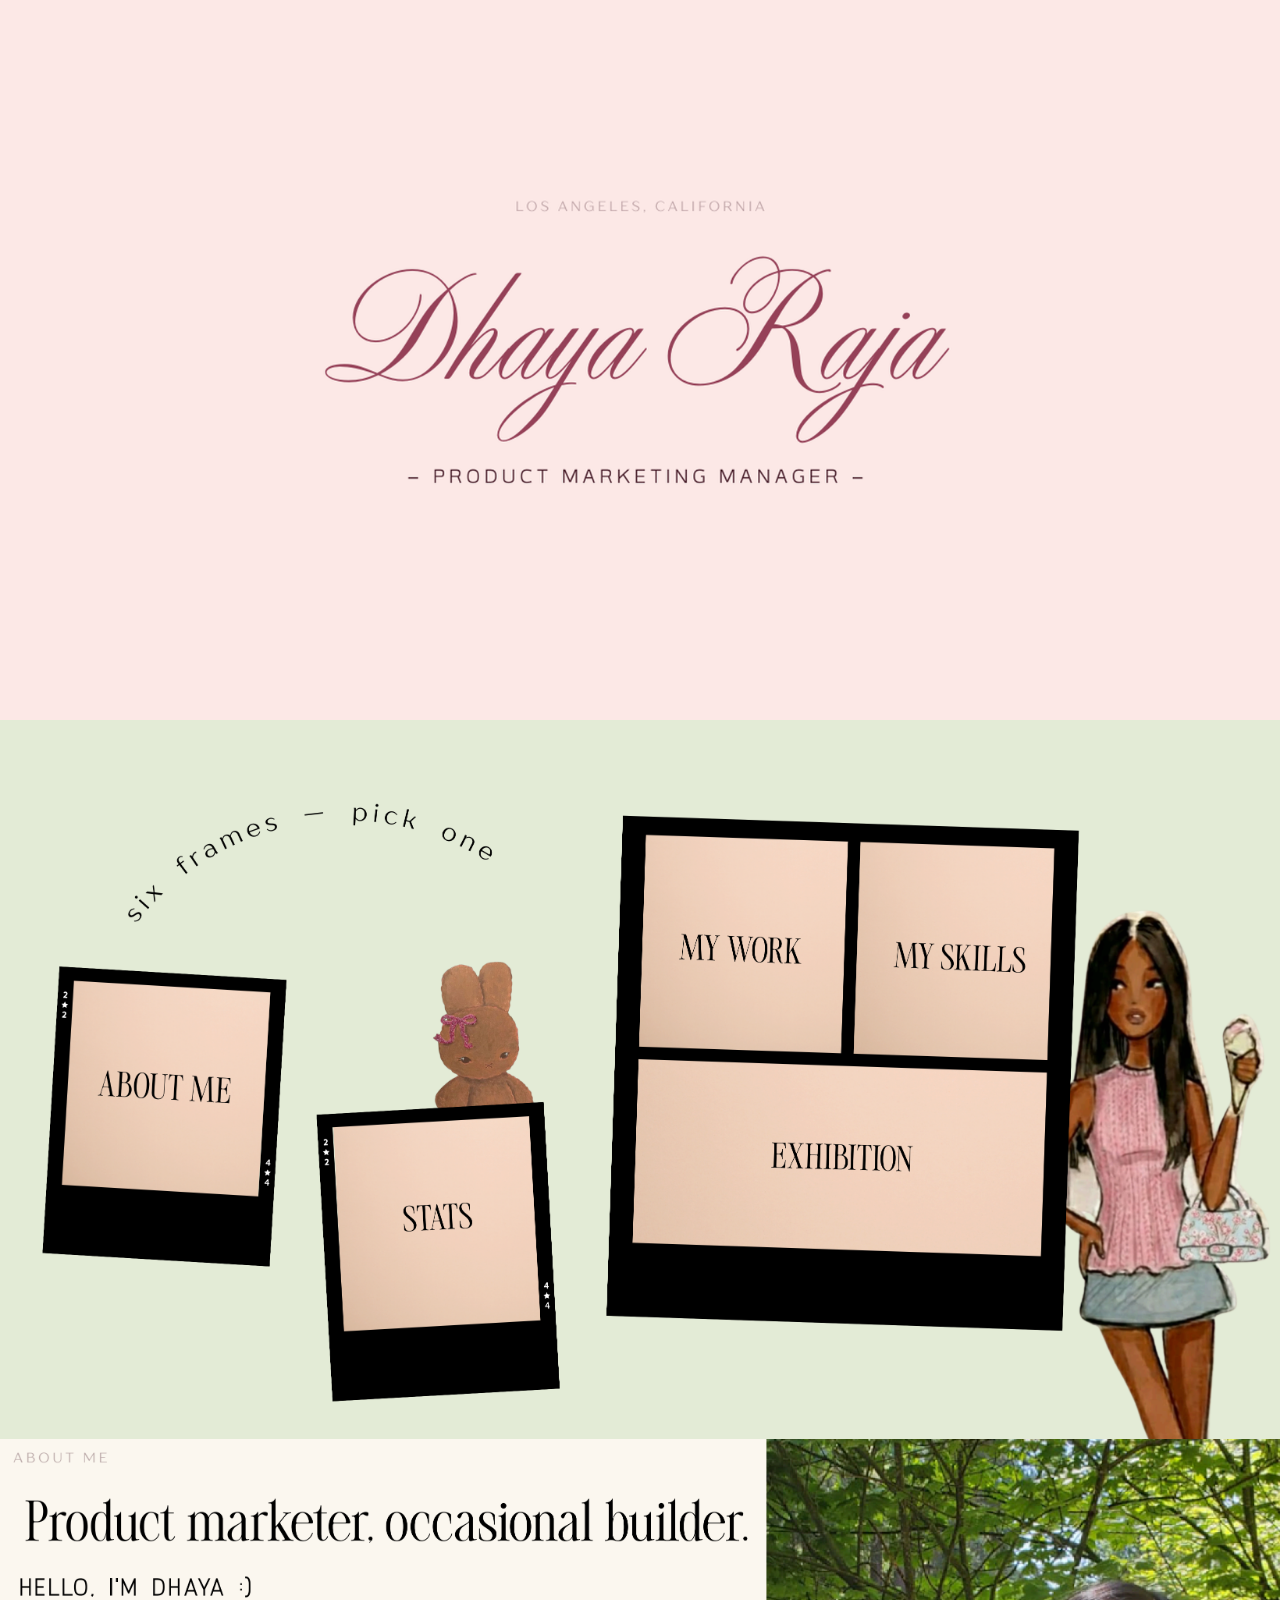
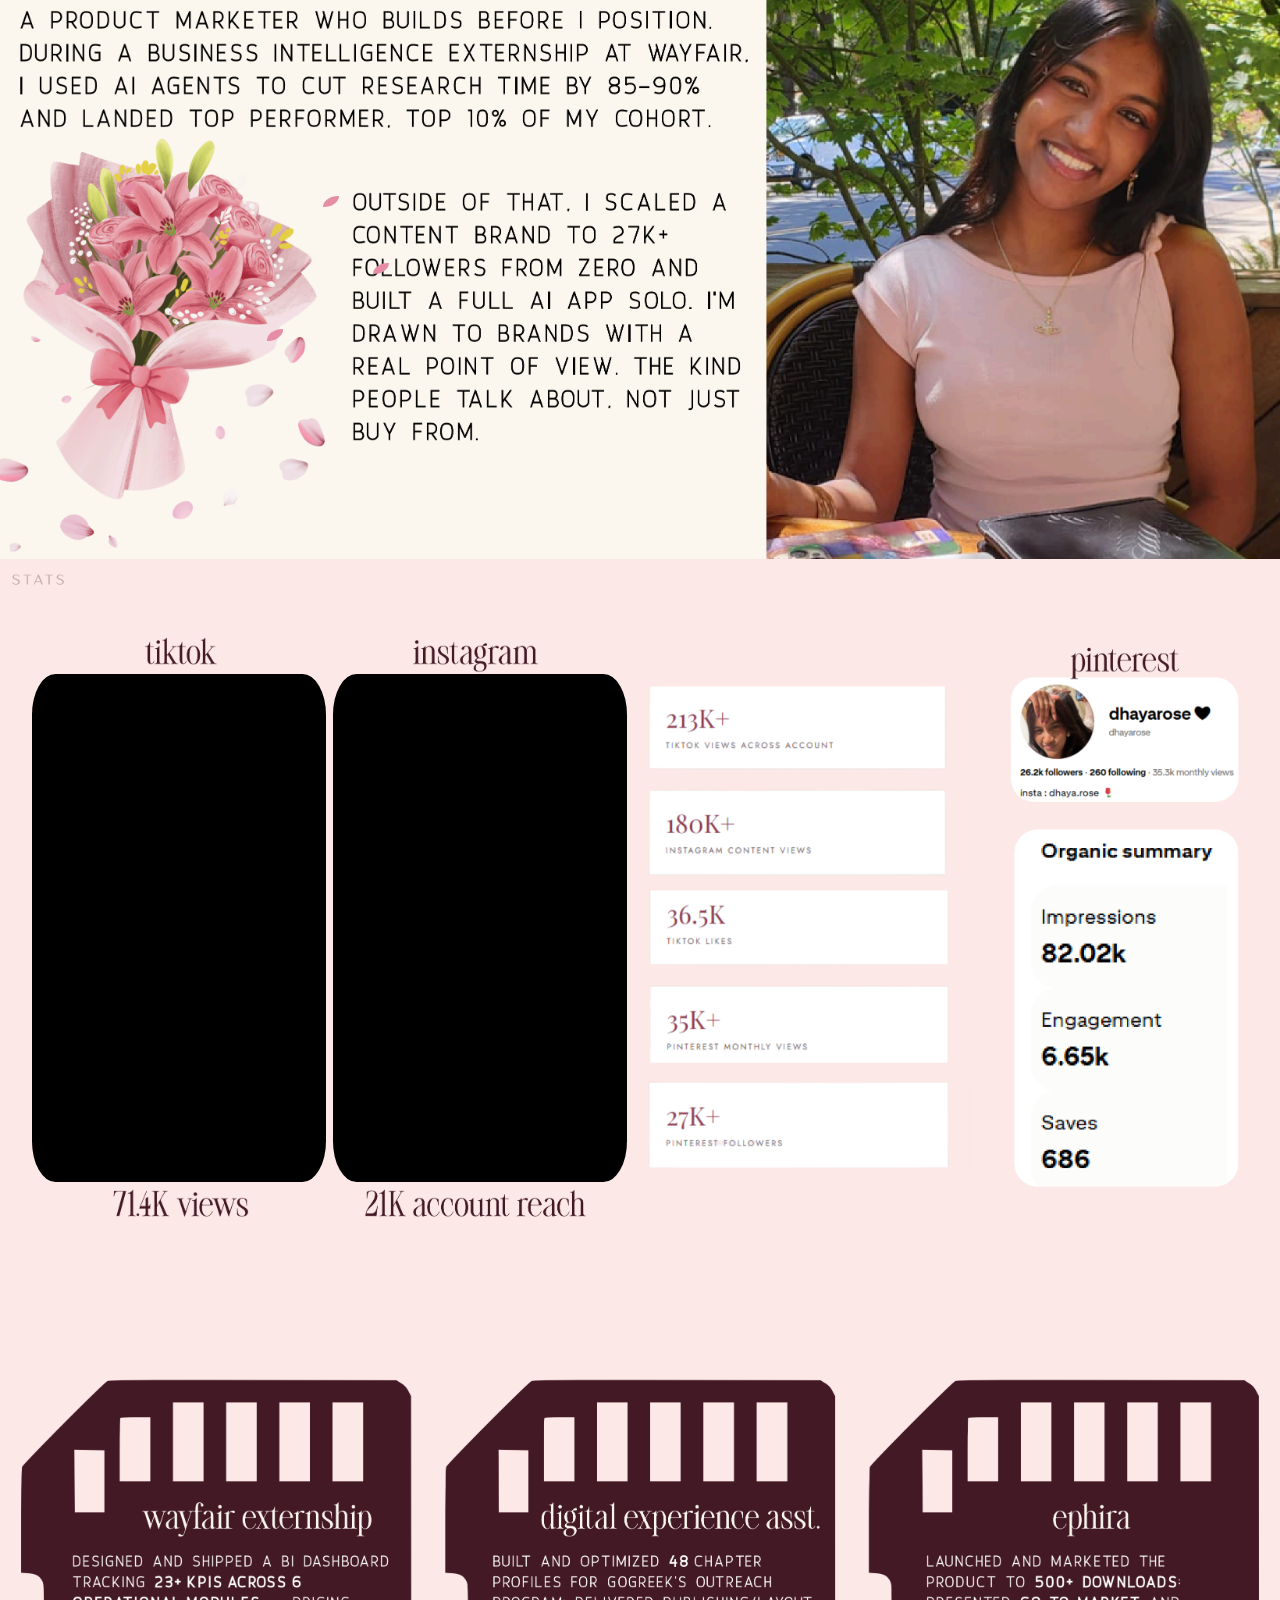
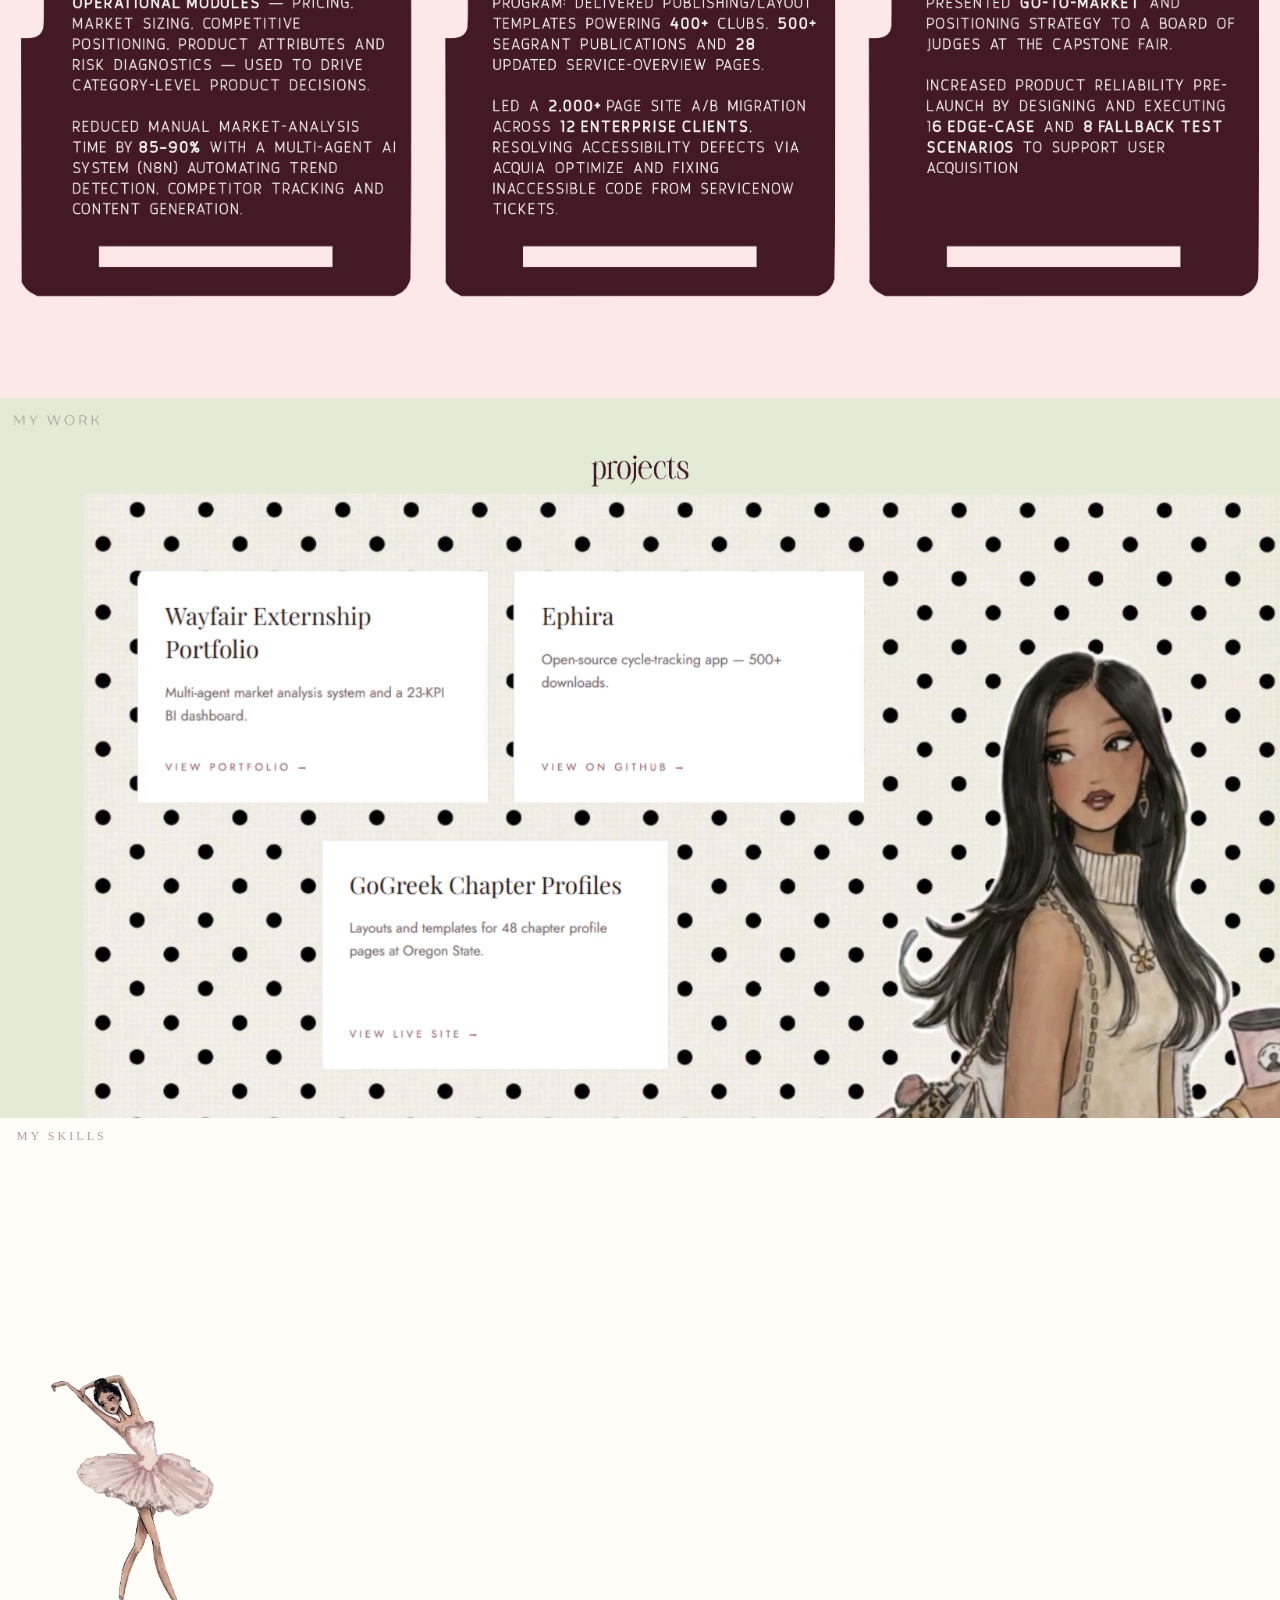
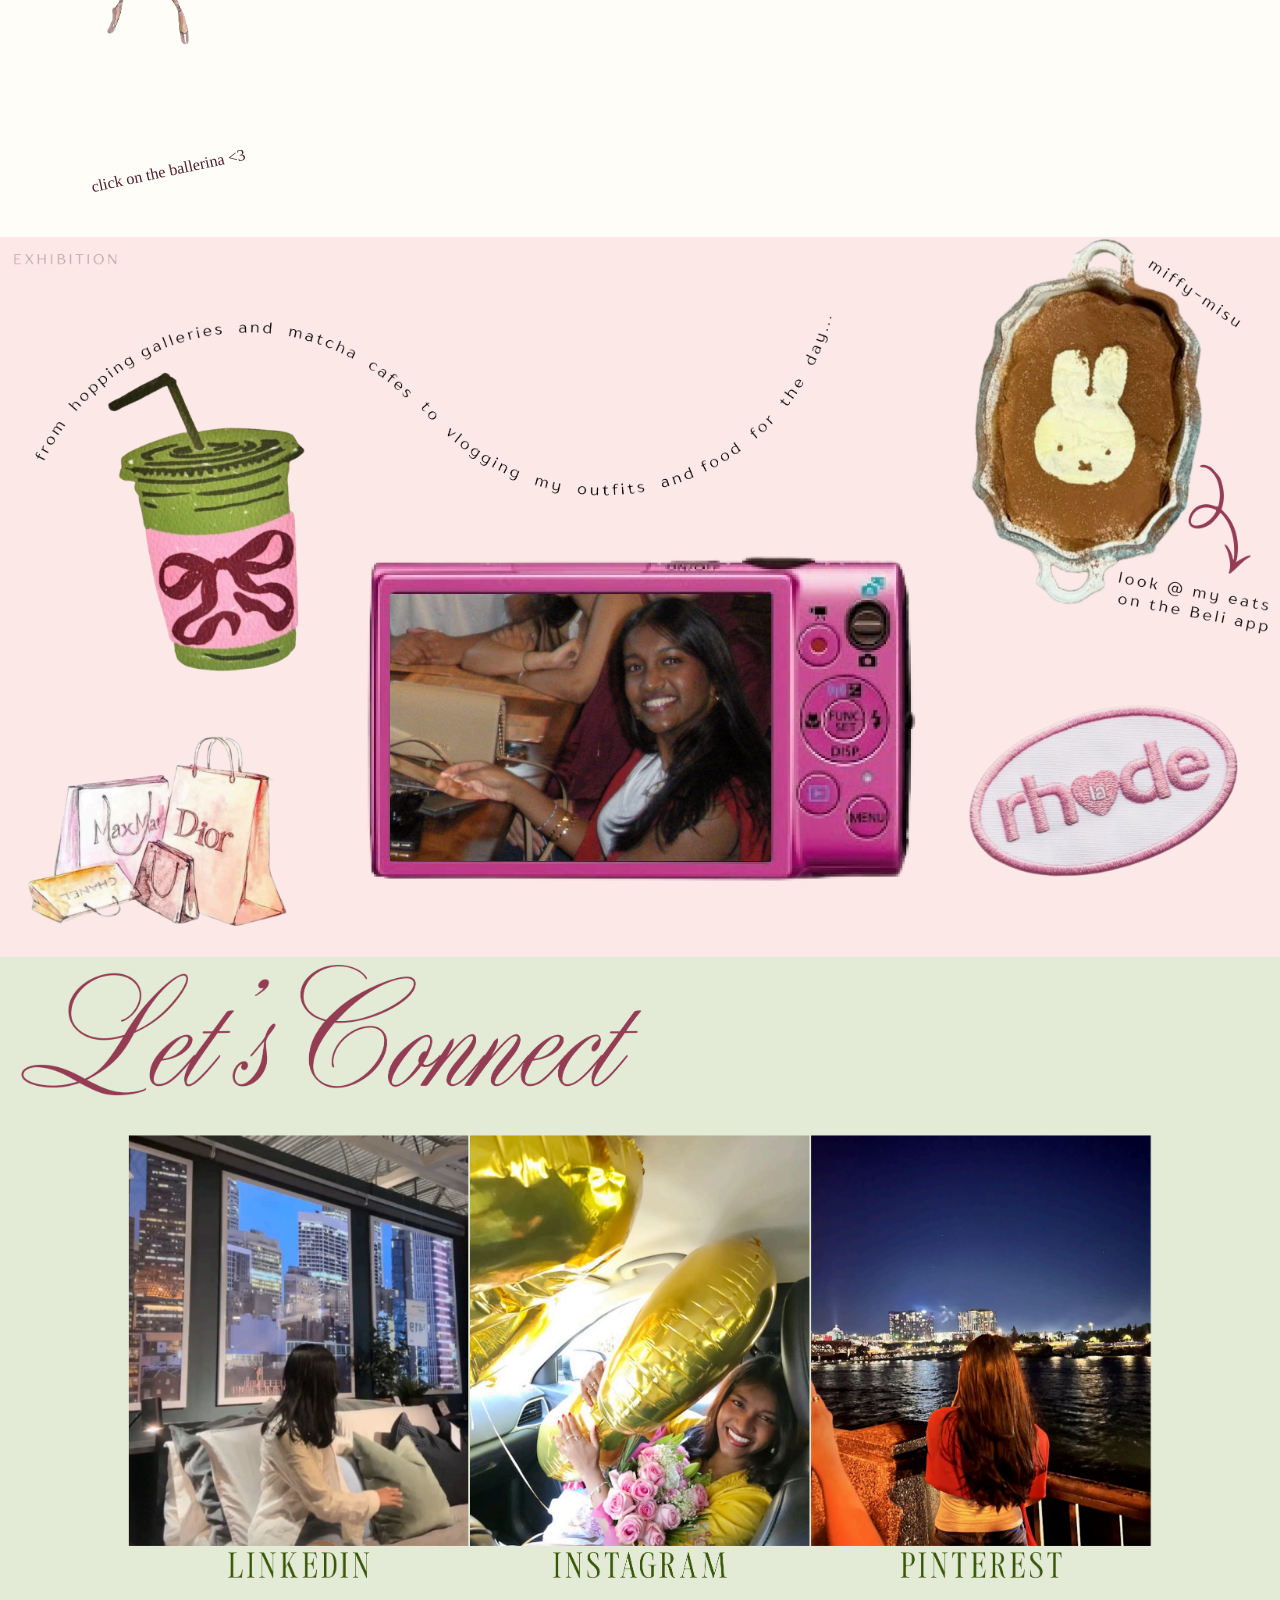
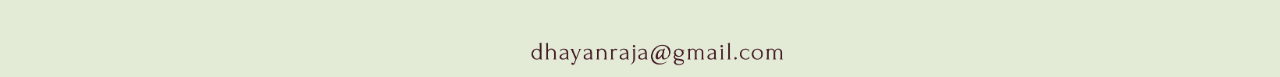
==== index.html @ 13cc90eb "Dhaya-Raja-PMM-Portfolio-v1" ====
<!doctype html>
<html lang="en">
<head><meta charset="UTF-8" /><meta name="viewport" content="width=device-width, initial-scale=1.0" /><meta name="description" content="Dhaya Raja - Product Marketing Manager portfolio" /><title>Dhaya Raja - Product Marketing Manager</title><link rel="stylesheet" href="styles.css?v=1785634211" /><noscript><style>.hero-title{opacity:1!important}.ducati{display:none!important}</style></noscript></head>
<body>
  <a class="skip-link" href="#menu">Skip intro</a>
  <header class="canvas hero" id="home"><img class="layout hero-title" src="assets/layouts/section-1.png" alt="Dhaya Raja - Product Marketing Manager" /><img class="ducati" src="assets/ducati.png" alt="Pink Ducati motorcycle" /></header>
  <main>
    <section class="canvas" id="menu"><img class="layout" src="assets/layouts/section-3.png" alt="Six frames - pick one" /><div class="hotspot portrait-frame" aria-hidden="true"></div><a class="hotspot about-link" href="#about" aria-label="Go to About Me"></a><a class="hotspot stats-link" href="#stats" aria-label="Go to Stats"></a><a class="hotspot work-link" href="#work" aria-label="Go to My Work"></a><a class="hotspot skills-link" href="#skills" aria-label="Go to My Skills"></a><a class="hotspot exhibition-link" href="#exhibition" aria-label="Go to Exhibition"></a></section>
    <section class="canvas" id="about"><img class="layout" src="assets/layouts/section-4.png" alt="About Dhaya" /><div class="petals" aria-hidden="true"><i></i><i></i><i></i><i></i><i></i><i></i></div></section>
    <section class="canvas" id="stats"><img class="layout" src="assets/layouts/section-5.png" alt="Social media stats" /><video class="phone-video tiktok" src="assets/tiktok.mp4" autoplay muted loop playsinline aria-label="TikTok video"></video><video class="phone-video instagram" src="assets/instagram.mp4" autoplay muted loop playsinline aria-label="Instagram video"></video></section>
    <section class="canvas" id="stats-detail"><img class="layout" src="assets/layouts/section-6.png" alt="Portfolio impact and experience" /></section>
    <section class="canvas" id="work"><img class="layout" src="assets/layouts/section-7.png" alt="Projects" /><a class="project-hit wayfair" href="https://drive.google.com/file/d/1k_ZqZpOIE4VIMr5yU6-FIsOCaXcCqNy5/view?usp=sharing" target="_blank" rel="noreferrer" aria-label="View Wayfair portfolio"></a><a class="project-hit ephira" href="https://github.com/adulbrich/ephira" target="_blank" rel="noreferrer" aria-label="View Ephira on GitHub"></a><a class="project-hit gogreek" href="https://gogreek.oregonstate.edu/chapter-profiles" target="_blank" rel="noreferrer" aria-label="View GoGreek Chapter Profiles"></a></section>
    <section class="canvas skills-canvas" id="skills"><p class="skills-label">My skills</p><div class="ballerina-stage"><img class="dancer active" src="assets/ballerina-1.png" alt="Ballerina" /><img class="dancer" src="assets/ballerina-2.png" alt="" /><img class="dancer" src="assets/ballerina-3.png" alt="" /><img class="dancer" src="assets/ballerina-2.png" alt="" /><img class="dancer" src="assets/ballerina-1.png" alt="" /></div><button class="ballerina-hit" type="button" aria-label="Play ballerina animation"><span>click on the ballerina &lt;3</span></button><img class="layout skill-toolkit" src="assets/layouts/section-9.png" alt="Product marketing management toolkit" /></section>
    <section class="canvas" id="exhibition"><img class="layout" src="assets/layouts/section-10.png" alt="Exhibition" /><div class="camera-screen" aria-label="Photo slideshow"><img class="slide active" src="assets/exhibition/slide-01.jpg" alt="Dhaya at dinner" /><img class="slide" src="assets/exhibition/slide-02.jpg" alt="Pink and green drinks" /><img class="slide" src="assets/exhibition/slide-03.jpg" alt="Iced matcha and beauty products" /><img class="slide" src="assets/exhibition/slide-04.jpeg" alt="Pink flower bouquet" /><img class="slide" src="assets/exhibition/slide-05.jpg" alt="Rhode beauty parcel" /><img class="slide" src="assets/exhibition/slide-06.jpg" alt="Dhaya relaxing outdoors" /><img class="slide" src="assets/exhibition/slide-07.jpg" alt="Dhaya with friends" /><img class="slide" src="assets/exhibition/slide-08.jpg" alt="Graduation celebration" /><img class="slide" src="assets/exhibition/slide-09.jpg" alt="Friends walking through a garden" /><img class="slide" src="assets/exhibition/slide-10.jpg" alt="Tulip field" /><img class="slide" src="assets/exhibition/slide-11.jpg" alt="Matcha and dessert table" /><img class="slide" src="assets/exhibition/slide-12.jpg" alt="Dhaya at an outdoor market" /></div></section>
  </main>
  <footer class="canvas" id="contact"><img class="layout" src="assets/layouts/section-11.png" alt="Let's Connect" /><a class="social-hit linkedin" href="https://www.linkedin.com/in/dhaya-raja/" target="_blank" rel="noreferrer" aria-label="Dhaya on LinkedIn"></a><a class="social-hit instagram-link" href="https://www.instagram.com/dhaya.rose" target="_blank" rel="noreferrer" aria-label="Dhaya on Instagram"></a><a class="social-hit pinterest" href="https://www.pinterest.com/dhayarose/" target="_blank" rel="noreferrer" aria-label="Dhaya on Pinterest"></a></footer>
  <script src="script.js?v=1785634211"></script>
</body>
</html>
---- styles.css ----
:root{--blush:#fce8e5}*{box-sizing:border-box}html{scroll-behavior:smooth}body{margin:0;background:var(--blush);overflow-x:hidden}.canvas{width:100%;aspect-ratio:1024.5/576;position:relative;overflow:hidden}.layout{display:block;width:100%;height:100%;object-fit:cover}.skip-link{position:absolute;left:-999px;z-index:20}.skip-link:focus{left:12px;top:12px;background:#fff;padding:10px}.hero{background:var(--blush)}.hero-title{opacity:0;z-index:3}.ducati{position:absolute;z-index:2;width:82%;left:9%;top:10%}.ducati.gone{display:none}.hotspot,.project-hit,.social-hit{position:absolute;display:block;border:0;outline:none;background:transparent}.portrait-frame{left:4%;top:2%;width:26%;height:31%;transition:background-color .25s ease}.portrait-frame:hover,.portrait-frame:focus-visible{background-color:rgba(30,20,15,.22)}.about-link{left:4%;top:35%;width:27%;height:39%;transform:rotate(3deg)}.stats-link{left:26%;top:55%;width:22%;height:40%;transform:rotate(-3deg)}.work-link{left:48.7%;top:16%;width:17%;height:27%}.skills-link{left:66%;top:16%;width:17%;height:27%}.exhibition-link{left:49%;top:46%;width:35%;height:32%}.petals{position:absolute;left:0;bottom:0;width:36%;height:58%;pointer-events:none}.petals i{position:absolute;width:1.25vw;height:.9vw;background:#e68da6;border-radius:100% 0 100% 0;animation:petal 4.4s linear infinite}.petals i:nth-child(1){left:26%;top:10%}.petals i:nth-child(2){left:45%;top:30%;animation-delay:.8s}.petals i:nth-child(3){left:70%;top:13%;animation-delay:1.5s}.petals i:nth-child(4){left:58%;top:45%;animation-delay:2.1s}.petals i:nth-child(5){left:12%;top:34%;animation-delay:2.7s}.petals i:nth-child(6){left:81%;top:29%;animation-delay:3.2s}.phone-video{position:absolute;z-index:2;top:16%;width:23%;height:70.6%;object-fit:cover;border-radius:8%;background:#000}.tiktok{left:2.5%}.instagram{left:26%}.wayfair{left:10.5%;top:25%;width:27.5%;height:31%}.ephira{left:40.5%;top:25%;width:27.5%;height:31%}.gogreek{left:25%;top:61%;width:27.5%;height:31%}.skills-canvas{background:#fffdf8}.skills-label{position:absolute;z-index:2;top:1.5%;left:1.3%;margin:0;color:#bd999d;text-transform:uppercase;font:.945vw Georgia,serif;letter-spacing:.25em}.ballerina-stage{position:absolute;z-index:2;left:1%;top:16%;height:76%;width:20%;pointer-events:none}.dancer{display:none;width:100%;height:100%;object-fit:contain}.dancer.active{display:block}.ballerina-hit{position:absolute;z-index:3;left:1%;top:16%;width:20%;height:76%;border:0;background:transparent;cursor:pointer}.ballerina-hit span{position:absolute;left:30%;bottom:0;white-space:nowrap;font:1.26vw Georgia,serif;transform:rotate(-12deg);color:#512032}.ballerina-hit:focus-visible{outline:none}.skill-toolkit{position:absolute;inset:0;opacity:0;transition:opacity 1s ease}.skills-canvas.played .ballerina-stage{opacity:0;transition:opacity .3s}.skills-canvas.played .skill-toolkit{opacity:1}.skills-canvas.played .ballerina-hit{display:none}.skills-canvas.played .skills-label{display:none}.camera-screen{position:absolute;z-index:2;left:30.5%;top:49.6%;width:29.7%;height:37.1%;overflow:hidden;background:#000}.slide{position:absolute;inset:0;width:100%;height:100%;object-fit:cover;opacity:0;transition:opacity .7s}.slide.active{opacity:1}.linkedin{left:10.1%;top:24.9%;width:26.5%;height:52.4%}.instagram-link{left:36.7%;top:24.9%;width:26.5%;height:52.4%}.pinterest{left:63.4%;top:24.9%;width:26.5%;height:52.4%}@keyframes petal{0%{opacity:0;transform:translate(0,0) rotate(0)}15%{opacity:1}100%{opacity:0;transform:translate(9vw,29vw) rotate(380deg)}}@media(max-width:720px){.canvas{width:900px;max-width:none;left:50%;transform:translateX(-50%)}.hero{height:506px}.petals i{width:11px;height:8px}.ballerina-hit span{font-size:11.7px}}@media(prefers-reduced-motion:reduce){*,*::before,*::after{animation-duration:.01ms!important;animation-iteration-count:1!important;scroll-behavior:auto!important}.ducati{display:none}.hero-title{opacity:1}.ballerina-stage{display:none}.skill-toolkit{opacity:1}}
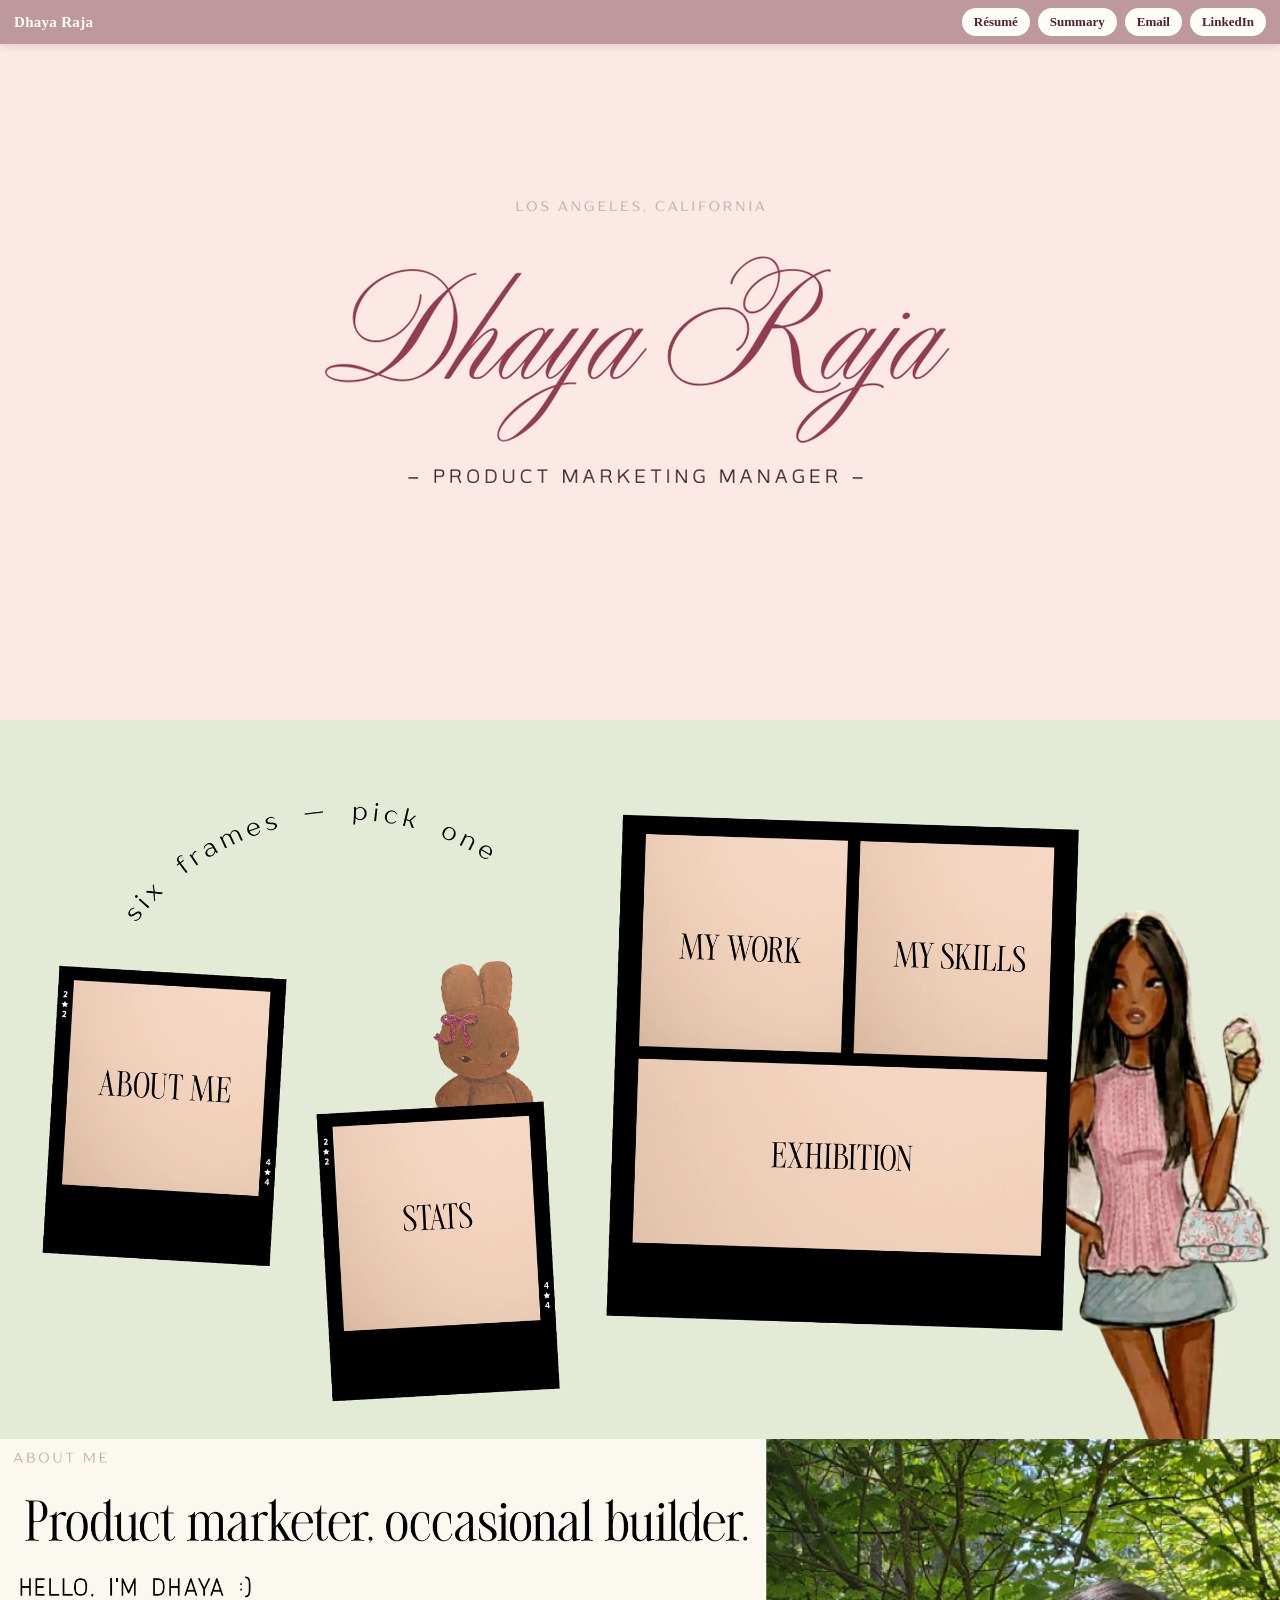
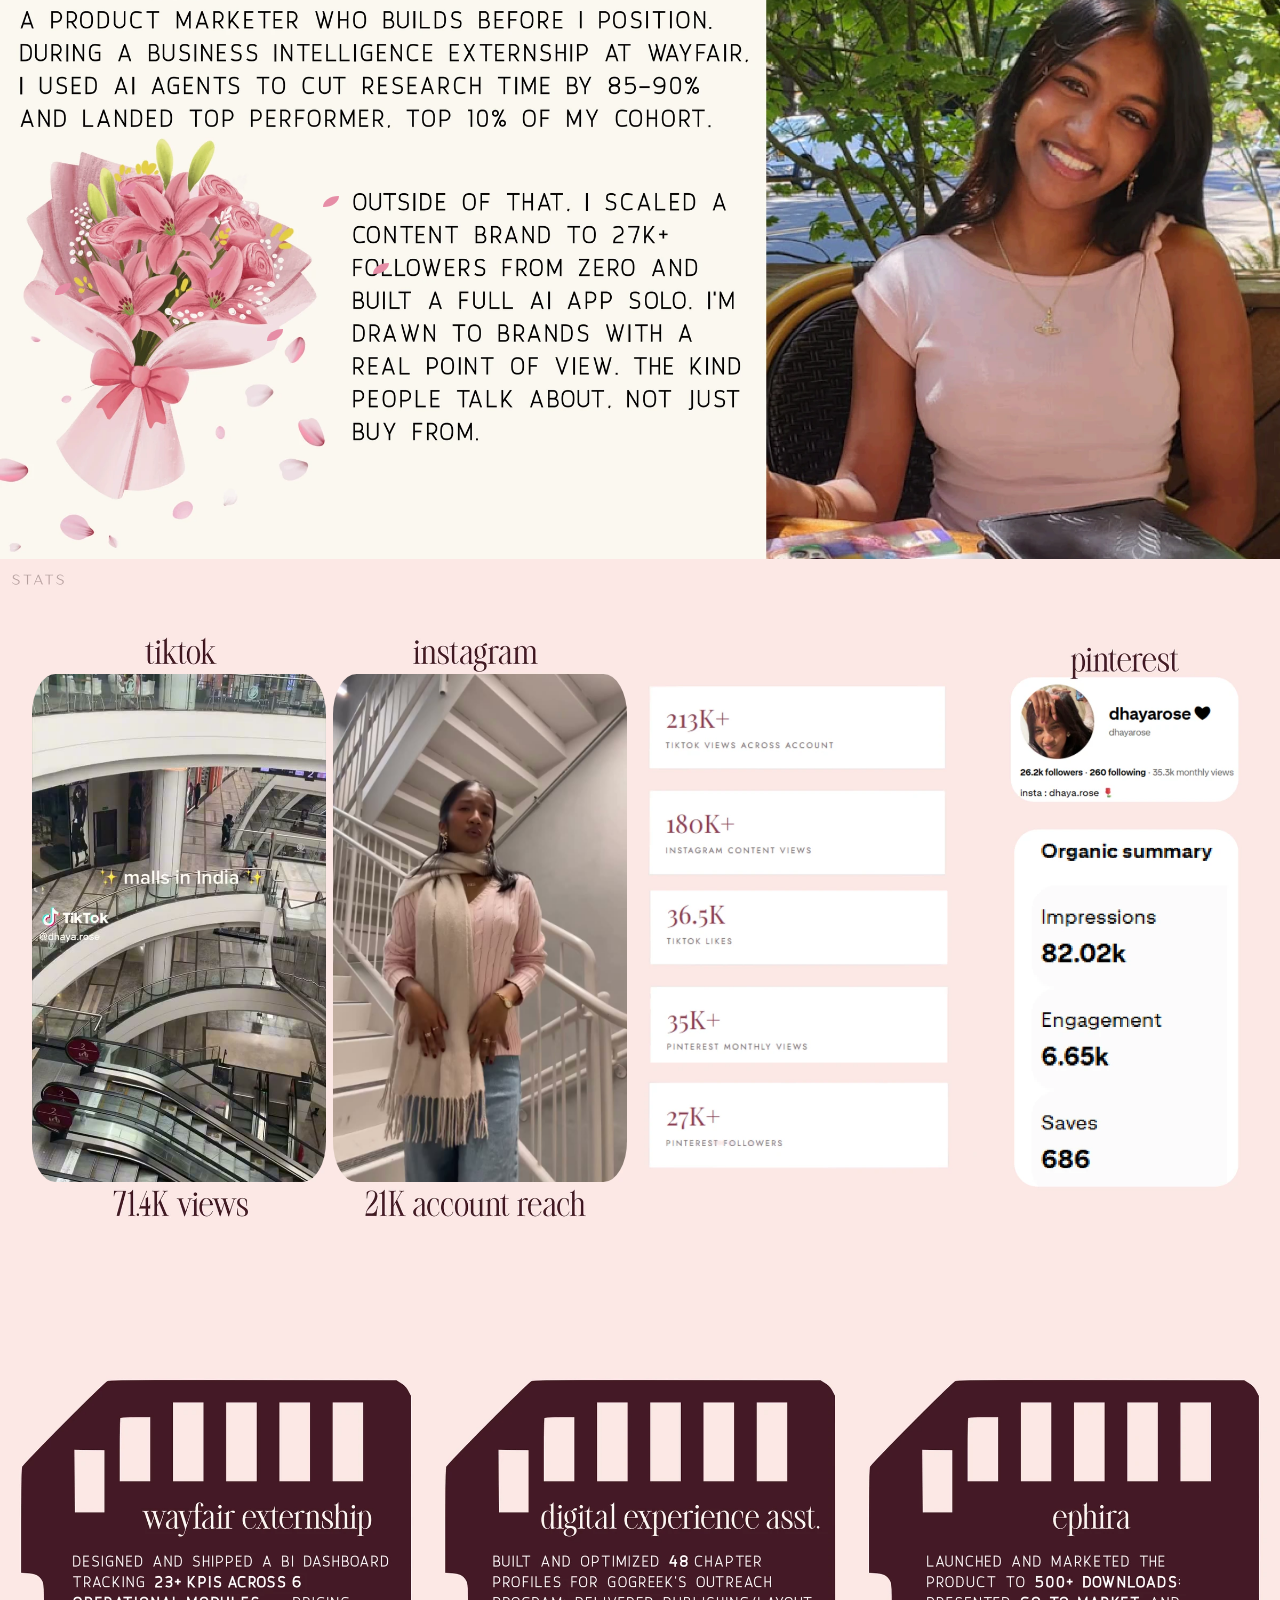
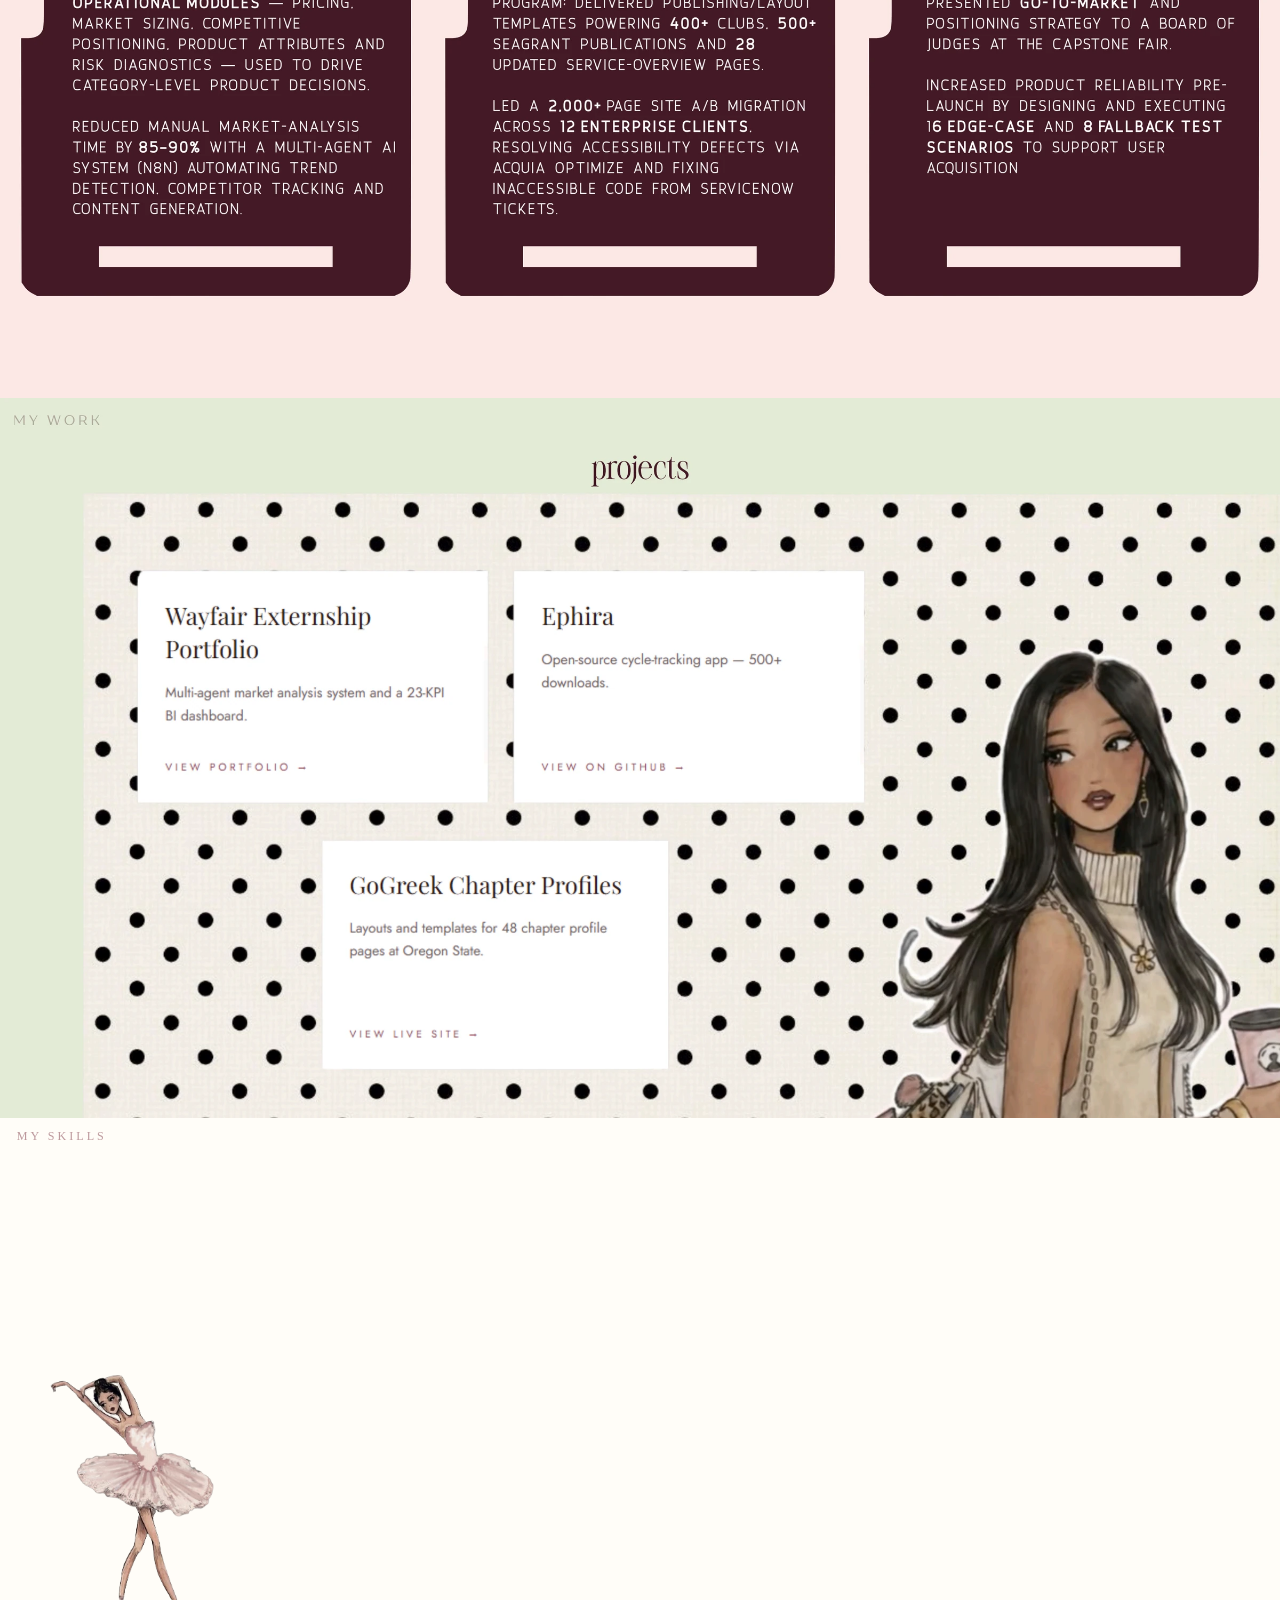
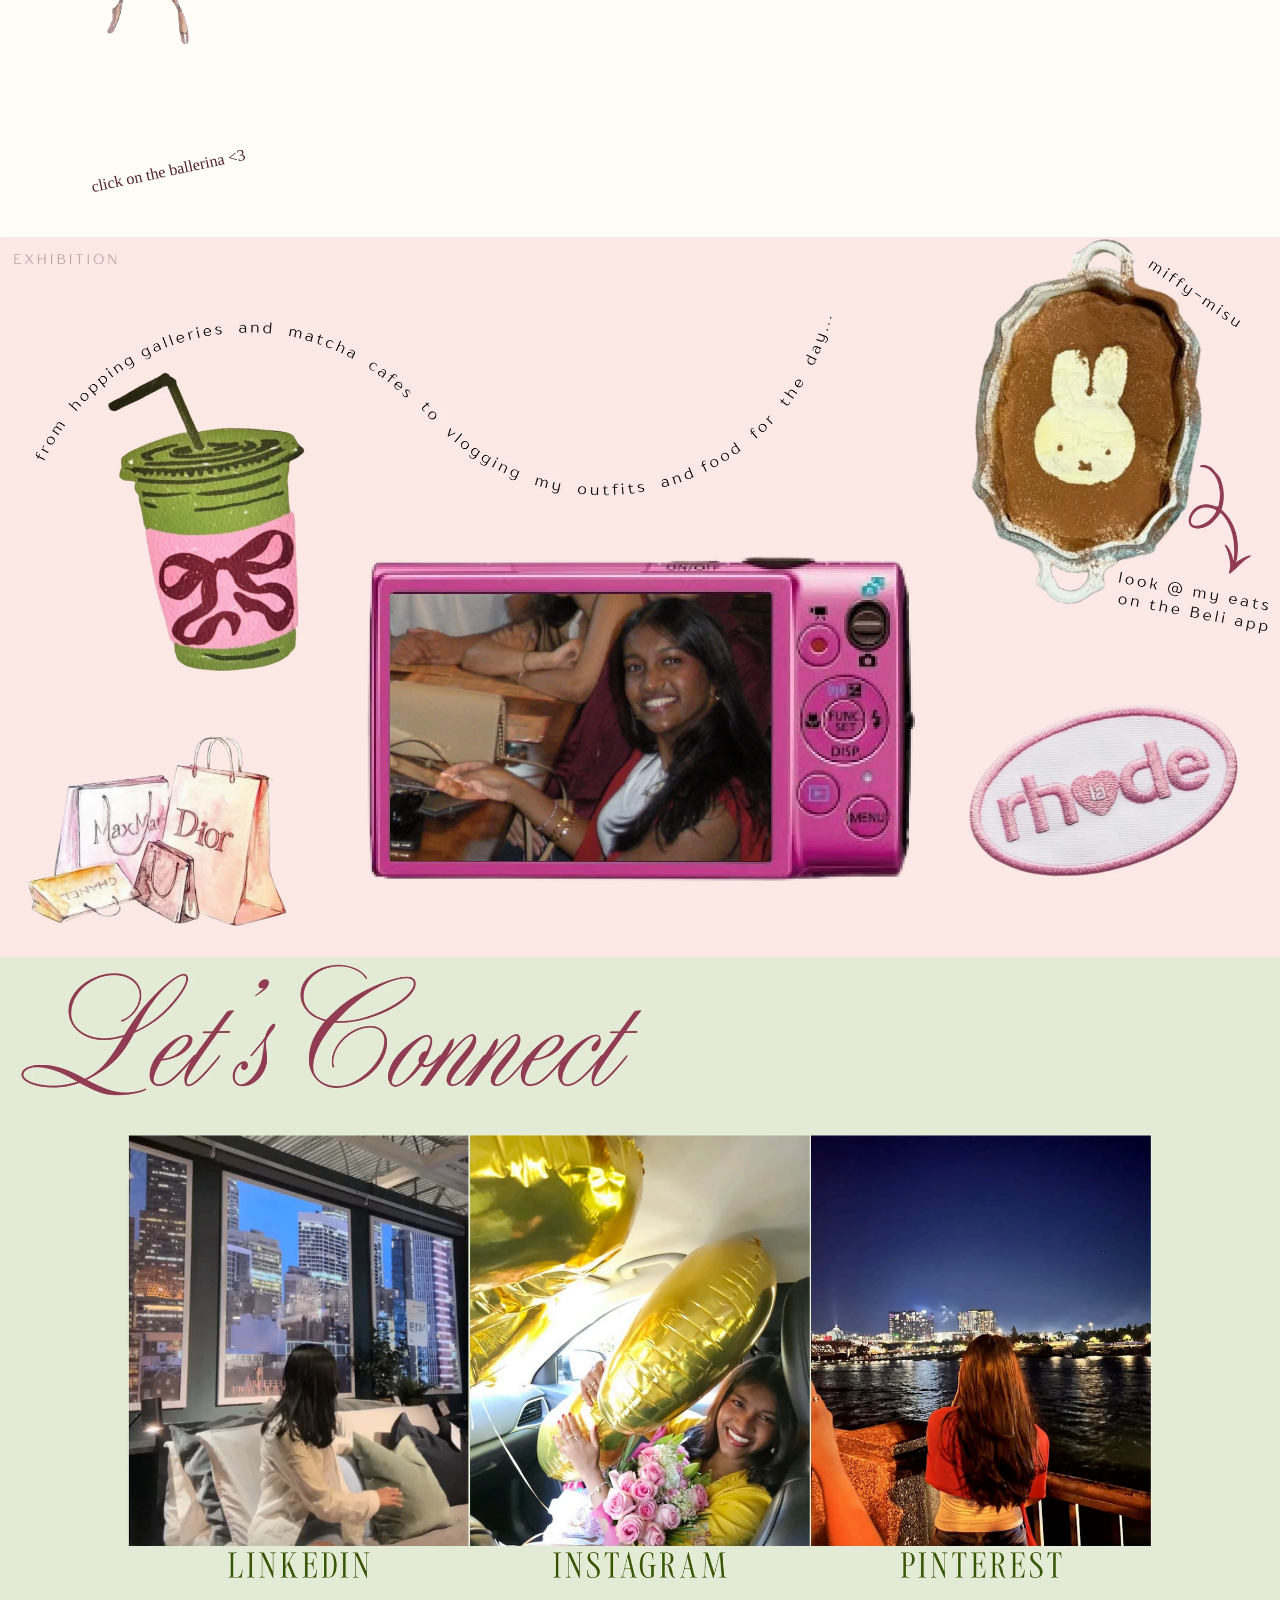
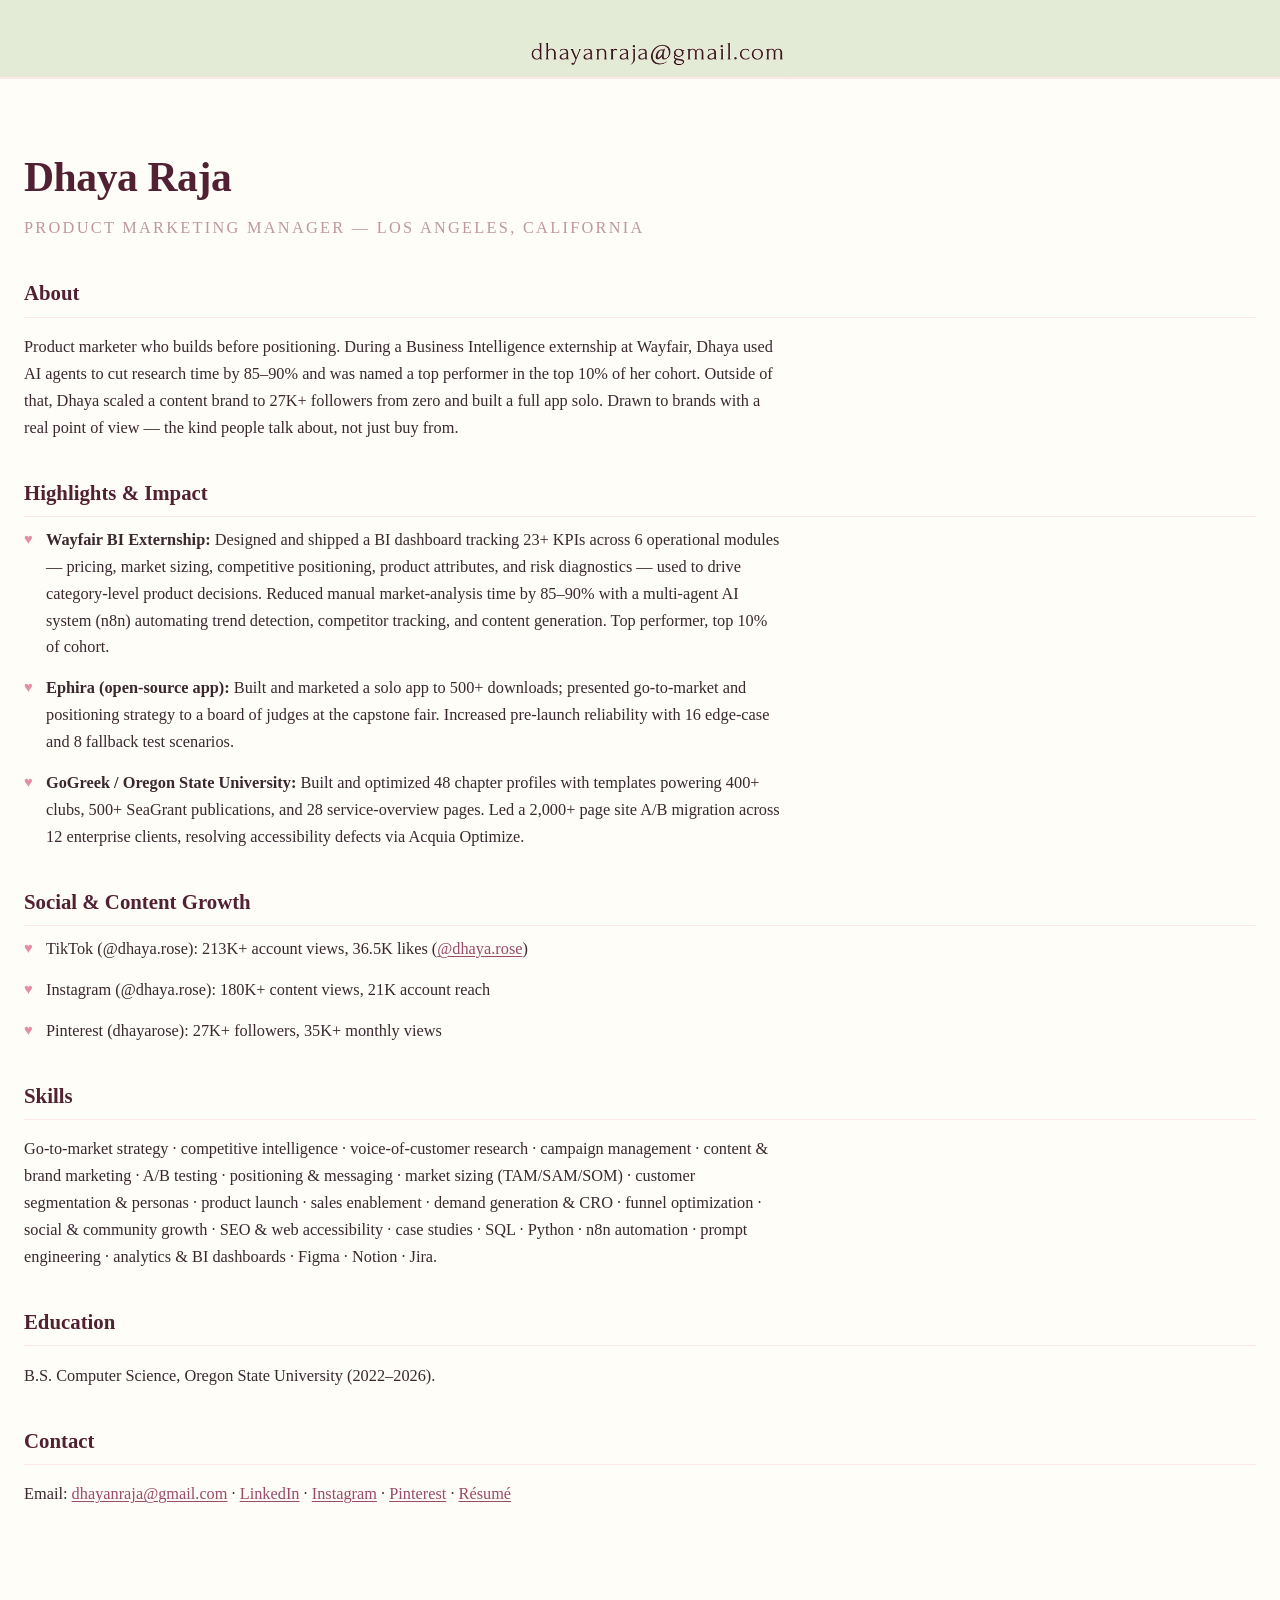
==== commit 9cce49da: "Optimize portfolio: WebP assets, semantic text layer, SEO, resume page, mobile nav, fix typo" ====
--- a/index.html
+++ b/index.html
@@ -1,19 +1,185 @@
 <!doctype html>
 <html lang="en">
-<head><meta charset="UTF-8" /><meta name="viewport" content="width=device-width, initial-scale=1.0" /><meta name="description" content="Dhaya Raja - Product Marketing Manager portfolio" /><title>Dhaya Raja - Product Marketing Manager</title><link rel="stylesheet" href="styles.css?v=1785634211" /><noscript><style>.hero-title{opacity:1!important}.ducati{display:none!important}</style></noscript></head>
+<head>
+<meta charset="UTF-8" />
+<meta name="viewport" content="width=device-width, initial-scale=1.0" />
+<title>Dhaya Raja — Product Marketing Manager</title>
+<meta name="description" content="Dhaya Raja is a product marketing manager in Los Angeles who builds before positioning. CS grad, AI-agent builder (n8n), competitive intelligence, and content growth to 27K+ followers." />
+<meta name="author" content="Dhaya Raja" />
+<meta name="theme-color" content="#fce8e5" />
+<link rel="canonical" href="https://dhaya-portfolio-pi.vercel.app/" />
+
+<!-- Open Graph / social -->
+<meta property="og:type" content="website" />
+<meta property="og:site_name" content="Dhaya Raja — Portfolio" />
+<meta property="og:title" content="Dhaya Raja — Product Marketing Manager" />
+<meta property="og:description" content="Product marketer who builds before positioning. AI agents (n8n), competitive intelligence, and content growth to 27K+ followers." />
+<meta property="og:image" content="https://dhaya-portfolio-pi.vercel.app/assets/layouts/section-1.webp" />
+<meta property="og:url" content="https://dhaya-portfolio-pi.vercel.app/" />
+<meta name="twitter:card" content="summary_large_image" />
+<meta name="twitter:title" content="Dhaya Raja — Product Marketing Manager" />
+<meta name="twitter:description" content="Product marketer who builds before positioning. AI agents (n8n), competitive intelligence, content growth to 27K+ followers." />
+<meta name="twitter:image" content="https://dhaya-portfolio-pi.vercel.app/assets/layouts/section-1.webp" />
+
+<link rel="preconnect" href="https://www.linkedin.com" />
+<link rel="icon" href="data:image/svg+xml,%3Csvg xmlns='http://www.w3.org/2000/svg' viewBox='0 0 32 32'%3E%3Crect width='32' height='32' rx='7' fill='%23bd999d'/%3E%3Ctext x='16' y='22' font-family='Georgia,serif' font-size='18' fill='%23fffdf8' text-anchor='middle'%3ED%3C/text%3E%3C/svg%3E" />
+<link rel="preload" as="image" href="assets/layouts/section-1.webp" fetchpriority="high" />
+<link rel="stylesheet" href="styles.css?v=20260810a" />
+<noscript><style>.hero-title{opacity:1!important}.ducati{display:none!important}.skill-toolkit{opacity:1!important}.ballerina-stage{display:none!important}</style></noscript>
+
+<!-- Structured data: Person -->
+<script type="application/ld+json">
+{
+  "@context": "https://schema.org",
+  "@type": "Person",
+  "name": "Dhaya Raja",
+  "jobTitle": "Product Marketing Manager",
+  "description": "Product marketing manager who builds before positioning. CS graduate, AI-agent builder (n8n), competitive intelligence, and content growth.",
+  "url": "https://dhaya-portfolio-pi.vercel.app/",
+  "email": "mailto:dhayanraja@gmail.com",
+  "image": "https://dhaya-portfolio-pi.vercel.app/assets/layouts/section-1.webp",
+  "alumniOf": "Oregon State University",
+  "knowsAbout": ["Product Marketing","Go-to-Market Strategy","Competitive Intelligence","AI Agents","n8n","Market Sizing","Content & Brand Marketing","Social Media Growth","SQL","Python","Prompt Engineering"],
+  "sameAs": [
+    "https://www.linkedin.com/in/dhaya-raja/",
+    "https://www.instagram.com/dhaya.rose",
+    "https://www.pinterest.com/dhayarose/"
+  ]
+}
+</script>
+</head>
 <body>
   <a class="skip-link" href="#menu">Skip intro</a>
-  <header class="canvas hero" id="home"><img class="layout hero-title" src="assets/layouts/section-1.png" alt="Dhaya Raja - Product Marketing Manager" /><img class="ducati" src="assets/ducati.png" alt="Pink Ducati motorcycle" /></header>
+
+  <!-- Sticky recruiter CTA bar -->
+  <nav class="cta-bar" aria-label="Contact and résumé">
+    <span class="cta-name">Dhaya Raja</span>
+    <span class="cta-links">
+      <a href="resume.html" class="cta-btn" rel="noopener">Résumé</a>
+      <a href="#summary" class="cta-btn">Summary</a>
+      <a href="mailto:dhayanraja@gmail.com" class="cta-btn">Email</a>
+      <a href="https://www.linkedin.com/in/dhaya-raja/" target="_blank" rel="noreferrer" class="cta-btn">LinkedIn</a>
+    </span>
+  </nav>
+
+  <!-- Mobile-only section navigation (the hotspot menu is off-screen on small viewports) -->
+  <nav class="mobile-nav" aria-label="Section navigation">
+    <a href="#about">About</a>
+    <a href="#stats">Stats</a>
+    <a href="#work">Work</a>
+    <a href="#skills">Skills</a>
+    <a href="#summary">Summary</a>
+  </nav>
+
+  <header class="canvas hero" id="home">
+    <img class="layout hero-title" src="assets/layouts/section-1.webp" alt="Dhaya Raja — Product Marketing Manager, based in Los Angeles, California" width="3279" height="1844" fetchpriority="high" />
+    <img class="ducati" src="assets/ducati.webp" alt="" width="1920" height="1024" aria-hidden="true" />
+  </header>
+
   <main>
-    <section class="canvas" id="menu"><img class="layout" src="assets/layouts/section-3.png" alt="Six frames - pick one" /><div class="hotspot portrait-frame" aria-hidden="true"></div><a class="hotspot about-link" href="#about" aria-label="Go to About Me"></a><a class="hotspot stats-link" href="#stats" aria-label="Go to Stats"></a><a class="hotspot work-link" href="#work" aria-label="Go to My Work"></a><a class="hotspot skills-link" href="#skills" aria-label="Go to My Skills"></a><a class="hotspot exhibition-link" href="#exhibition" aria-label="Go to Exhibition"></a></section>
-    <section class="canvas" id="about"><img class="layout" src="assets/layouts/section-4.png" alt="About Dhaya" /><div class="petals" aria-hidden="true"><i></i><i></i><i></i><i></i><i></i><i></i></div></section>
-    <section class="canvas" id="stats"><img class="layout" src="assets/layouts/section-5.png" alt="Social media stats" /><video class="phone-video tiktok" src="assets/tiktok.mp4" autoplay muted loop playsinline aria-label="TikTok video"></video><video class="phone-video instagram" src="assets/instagram.mp4" autoplay muted loop playsinline aria-label="Instagram video"></video></section>
-    <section class="canvas" id="stats-detail"><img class="layout" src="assets/layouts/section-6.png" alt="Portfolio impact and experience" /></section>
-    <section class="canvas" id="work"><img class="layout" src="assets/layouts/section-7.png" alt="Projects" /><a class="project-hit wayfair" href="https://drive.google.com/file/d/1k_ZqZpOIE4VIMr5yU6-FIsOCaXcCqNy5/view?usp=sharing" target="_blank" rel="noreferrer" aria-label="View Wayfair portfolio"></a><a class="project-hit ephira" href="https://github.com/adulbrich/ephira" target="_blank" rel="noreferrer" aria-label="View Ephira on GitHub"></a><a class="project-hit gogreek" href="https://gogreek.oregonstate.edu/chapter-profiles" target="_blank" rel="noreferrer" aria-label="View GoGreek Chapter Profiles"></a></section>
-    <section class="canvas skills-canvas" id="skills"><p class="skills-label">My skills</p><div class="ballerina-stage"><img class="dancer active" src="assets/ballerina-1.png" alt="Ballerina" /><img class="dancer" src="assets/ballerina-2.png" alt="" /><img class="dancer" src="assets/ballerina-3.png" alt="" /><img class="dancer" src="assets/ballerina-2.png" alt="" /><img class="dancer" src="assets/ballerina-1.png" alt="" /></div><button class="ballerina-hit" type="button" aria-label="Play ballerina animation"><span>click on the ballerina &lt;3</span></button><img class="layout skill-toolkit" src="assets/layouts/section-9.png" alt="Product marketing management toolkit" /></section>
-    <section class="canvas" id="exhibition"><img class="layout" src="assets/layouts/section-10.png" alt="Exhibition" /><div class="camera-screen" aria-label="Photo slideshow"><img class="slide active" src="assets/exhibition/slide-01.jpg" alt="Dhaya at dinner" /><img class="slide" src="assets/exhibition/slide-02.jpg" alt="Pink and green drinks" /><img class="slide" src="assets/exhibition/slide-03.jpg" alt="Iced matcha and beauty products" /><img class="slide" src="assets/exhibition/slide-04.jpeg" alt="Pink flower bouquet" /><img class="slide" src="assets/exhibition/slide-05.jpg" alt="Rhode beauty parcel" /><img class="slide" src="assets/exhibition/slide-06.jpg" alt="Dhaya relaxing outdoors" /><img class="slide" src="assets/exhibition/slide-07.jpg" alt="Dhaya with friends" /><img class="slide" src="assets/exhibition/slide-08.jpg" alt="Graduation celebration" /><img class="slide" src="assets/exhibition/slide-09.jpg" alt="Friends walking through a garden" /><img class="slide" src="assets/exhibition/slide-10.jpg" alt="Tulip field" /><img class="slide" src="assets/exhibition/slide-11.jpg" alt="Matcha and dessert table" /><img class="slide" src="assets/exhibition/slide-12.jpg" alt="Dhaya at an outdoor market" /></div></section>
+    <section class="canvas" id="menu" aria-label="Menu">
+      <img class="layout" src="assets/layouts/section-3.webp" alt="Six frames — pick one: About Me, Stats, My Work, My Skills, Exhibition" width="3279" height="1844" loading="lazy" decoding="async" />
+      <div class="hotspot portrait-frame" aria-hidden="true"></div>
+      <a class="hotspot about-link" href="#about" aria-label="Go to About Me"></a>
+      <a class="hotspot stats-link" href="#stats" aria-label="Go to Stats"></a>
+      <a class="hotspot work-link" href="#work" aria-label="Go to My Work"></a>
+      <a class="hotspot skills-link" href="#skills" aria-label="Go to My Skills"></a>
+      <a class="hotspot exhibition-link" href="#exhibition" aria-label="Go to Exhibition"></a>
+    </section>
+
+    <section class="canvas" id="about" aria-label="About Dhaya">
+      <img class="layout" src="assets/layouts/section-4.webp" alt="About Dhaya: a product marketer who builds before she positions." width="3279" height="1844" loading="lazy" decoding="async" />
+      <div class="petals" aria-hidden="true"><i></i><i></i><i></i><i></i><i></i><i></i></div>
+    </section>
+
+    <section class="canvas" id="stats" aria-label="Social media stats">
+      <img class="layout" src="assets/layouts/section-5.webp" alt="Social media stats: TikTok 213K+ views, Instagram 180K+ views, Pinterest 27K+ followers." width="3279" height="1844" loading="lazy" decoding="async" />
+      <video class="phone-video tiktok" src="assets/tiktok.mp4" poster="assets/tiktok-poster.jpg" autoplay muted loop playsinline preload="none" aria-label="TikTok content sample"></video>
+      <video class="phone-video instagram" src="assets/instagram.mp4" poster="assets/instagram-poster.jpg" autoplay muted loop playsinline preload="none" aria-label="Instagram content sample"></video>
+    </section>
+
+    <section class="canvas" id="stats-detail" aria-label="Portfolio impact and experience">
+      <img class="layout" src="assets/layouts/section-6.webp" alt="Portfolio impact: Wayfair BI dashboard with 23+ KPIs across 6 modules; GoGreek 48 chapter profiles powering 400+ clubs; Ephira app 500+ downloads." width="3279" height="1844" loading="lazy" decoding="async" />
+    </section>
+
+    <section class="canvas" id="work" aria-label="Projects">
+      <img class="layout" src="assets/layouts/section-7.webp" alt="Projects: Wayfair externship portfolio, Ephira open-source app, GoGreek chapter profiles." width="3279" height="1844" loading="lazy" decoding="async" />
+      <a class="project-hit wayfair" href="https://drive.google.com/file/d/1k_ZqZpOIE4VIMr5yU6-FIsOCaXcCqNy5/view?usp=sharing" target="_blank" rel="noreferrer" aria-label="View Wayfair portfolio (opens in a new tab)"></a>
+      <a class="project-hit ephira" href="https://github.com/adulbrich/ephira" target="_blank" rel="noreferrer" aria-label="View Ephira on GitHub (opens in a new tab)"></a>
+      <a class="project-hit gogreek" href="https://gogreek.oregonstate.edu/chapter-profiles" target="_blank" rel="noreferrer" aria-label="View GoGreek Chapter Profiles (opens in a new tab)"></a>
+    </section>
+
+    <section class="canvas skills-canvas" id="skills" aria-label="My skills">
+      <p class="skills-label">My skills</p>
+      <div class="ballerina-stage">
+        <img class="dancer active" src="assets/ballerina-1.webp" alt="Ballerina illustration" width="566" height="722" />
+        <img class="dancer" src="assets/ballerina-2.webp" alt="" width="566" height="722" loading="lazy" />
+        <img class="dancer" src="assets/ballerina-3.webp" alt="" width="566" height="722" loading="lazy" />
+        <img class="dancer" src="assets/ballerina-2.webp" alt="" width="566" height="722" loading="lazy" />
+        <img class="dancer" src="assets/ballerina-1.webp" alt="" width="566" height="722" loading="lazy" />
+      </div>
+      <button class="ballerina-hit" type="button" aria-label="Reveal the product marketing skills toolkit"><span>click on the ballerina &lt;3</span></button>
+      <img class="layout skill-toolkit" src="assets/layouts/section-9.webp" alt="Product marketing management toolkit: GTM strategy, competitive intelligence, voice of customer, campaign management, content and brand marketing, A/B testing, SQL, Python, n8n automation, product launch, sales enablement, demand generation and CRO, funnel optimization, prompt engineering, analytics and BI dashboards, Figma, Notion, Jira, positioning and messaging, market sizing (TAM/SAM/SOM), customer segmentation and personas, social and community growth, SEO and web accessibility, case studies." width="3279" height="1844" loading="lazy" decoding="async" />
+    </section>
+
+    <section class="canvas" id="exhibition" aria-label="Exhibition photo gallery">
+      <img class="layout" src="assets/layouts/section-10.webp" alt="Exhibition: lifestyle photography from galleries, matcha cafes, and content creation." width="3279" height="1844" loading="lazy" decoding="async" />
+      <div class="camera-screen" role="img" aria-label="A rotating selection of Dhaya's lifestyle photography">
+        <img class="slide active" src="assets/exhibition/slide-01.webp" alt="Dhaya at dinner" width="1088" height="706" loading="eager" decoding="async" />
+        <img class="slide" src="assets/exhibition/slide-02.webp" alt="Pink and green drinks" width="1088" height="706" loading="lazy" decoding="async" />
+        <img class="slide" src="assets/exhibition/slide-03.webp" alt="Iced matcha and beauty products" width="1088" height="706" loading="lazy" decoding="async" />
+        <img class="slide" src="assets/exhibition/slide-04.webp" alt="Pink flower bouquet" width="1088" height="706" loading="lazy" decoding="async" />
+        <img class="slide" src="assets/exhibition/slide-05.webp" alt="Rhode beauty parcel" width="1088" height="706" loading="lazy" decoding="async" />
+        <img class="slide" src="assets/exhibition/slide-06.webp" alt="Dhaya relaxing outdoors" width="1088" height="706" loading="lazy" decoding="async" />
+        <img class="slide" src="assets/exhibition/slide-07.webp" alt="Dhaya with friends" width="1088" height="706" loading="lazy" decoding="async" />
+        <img class="slide" src="assets/exhibition/slide-08.webp" alt="Graduation celebration" width="1088" height="706" loading="lazy" decoding="async" />
+        <img class="slide" src="assets/exhibition/slide-09.webp" alt="Friends walking through a garden" width="1088" height="706" loading="lazy" decoding="async" />
+        <img class="slide" src="assets/exhibition/slide-10.webp" alt="Tulip field" width="1088" height="706" loading="lazy" decoding="async" />
+        <img class="slide" src="assets/exhibition/slide-11.webp" alt="Matcha and dessert table" width="1088" height="706" loading="lazy" decoding="async" />
+        <img class="slide" src="assets/exhibition/slide-12.webp" alt="Dhaya at an outdoor market" width="1088" height="706" loading="lazy" decoding="async" />
+      </div>
+    </section>
   </main>
-  <footer class="canvas" id="contact"><img class="layout" src="assets/layouts/section-11.png" alt="Let's Connect" /><a class="social-hit linkedin" href="https://www.linkedin.com/in/dhaya-raja/" target="_blank" rel="noreferrer" aria-label="Dhaya on LinkedIn"></a><a class="social-hit instagram-link" href="https://www.instagram.com/dhaya.rose" target="_blank" rel="noreferrer" aria-label="Dhaya on Instagram"></a><a class="social-hit pinterest" href="https://www.pinterest.com/dhayarose/" target="_blank" rel="noreferrer" aria-label="Dhaya on Pinterest"></a></footer>
-  <script src="script.js?v=1785634211"></script>
+
+  <footer class="canvas" id="contact" aria-label="Let's connect">
+    <img class="layout" src="assets/layouts/section-11.webp" alt="Let's connect — email, LinkedIn, Instagram, Pinterest." width="3279" height="1844" loading="lazy" decoding="async" />
+    <a class="social-hit linkedin" href="https://www.linkedin.com/in/dhaya-raja/" target="_blank" rel="noreferrer" aria-label="Dhaya on LinkedIn (opens in a new tab)"></a>
+    <a class="social-hit instagram-link" href="https://www.instagram.com/dhaya.rose" target="_blank" rel="noreferrer" aria-label="Dhaya on Instagram (opens in a new tab)"></a>
+    <a class="social-hit pinterest" href="https://www.pinterest.com/dhayarose/" target="_blank" rel="noreferrer" aria-label="Dhaya on Pinterest (opens in a new tab)"></a>
+  </footer>
+
+  <!-- Accessible, indexable text content layer (mirrors the image sections for screen readers, search engines, and recruiters) -->
+  <section class="text-view" id="summary" aria-label="Plain-text summary for screen readers and search">
+    <h1>Dhaya Raja</h1>
+    <p class="text-view__tagline">Product Marketing Manager — Los Angeles, California</p>
+
+    <h2>About</h2>
+    <p>Product marketer who builds before positioning. During a Business Intelligence externship at Wayfair, Dhaya used AI agents to cut research time by 85–90% and was named a top performer in the top 10% of her cohort. Outside of that, Dhaya scaled a content brand to 27K+ followers from zero and built a full app solo. Drawn to brands with a real point of view — the kind people talk about, not just buy from.</p>
+
+    <h2>Highlights &amp; Impact</h2>
+    <ul>
+      <li><strong>Wayfair BI Externship:</strong> Designed and shipped a BI dashboard tracking 23+ KPIs across 6 operational modules — pricing, market sizing, competitive positioning, product attributes, and risk diagnostics — used to drive category-level product decisions. Reduced manual market-analysis time by 85–90% with a multi-agent AI system (n8n) automating trend detection, competitor tracking, and content generation. Top performer, top 10% of cohort.</li>
+      <li><strong>Ephira (open-source app):</strong> Built and marketed a solo app to 500+ downloads; presented go-to-market and positioning strategy to a board of judges at the capstone fair. Increased pre-launch reliability with 16 edge-case and 8 fallback test scenarios.</li>
+      <li><strong>GoGreek / Oregon State University:</strong> Built and optimized 48 chapter profiles with templates powering 400+ clubs, 500+ SeaGrant publications, and 28 service-overview pages. Led a 2,000+ page site A/B migration across 12 enterprise clients, resolving accessibility defects via Acquia Optimize.</li>
+    </ul>
+
+    <h2>Social &amp; Content Growth</h2>
+    <ul>
+      <li>TikTok (@dhaya.rose): 213K+ account views, 36.5K likes (<a href="https://www.tiktok.com/@dhaya.rose" target="_blank" rel="noreferrer">@dhaya.rose</a>)</li>
+      <li>Instagram (@dhaya.rose): 180K+ content views, 21K account reach</li>
+      <li>Pinterest (dhayarose): 27K+ followers, 35K+ monthly views</li>
+    </ul>
+
+    <h2>Skills</h2>
+    <p>Go-to-market strategy · competitive intelligence · voice-of-customer research · campaign management · content &amp; brand marketing · A/B testing · positioning &amp; messaging · market sizing (TAM/SAM/SOM) · customer segmentation &amp; personas · product launch · sales enablement · demand generation &amp; CRO · funnel optimization · social &amp; community growth · SEO &amp; web accessibility · case studies · SQL · Python · n8n automation · prompt engineering · analytics &amp; BI dashboards · Figma · Notion · Jira.</p>
+
+    <h2>Education</h2>
+    <p>B.S. Computer Science, Oregon State University (2022–2026).</p>
+
+    <h2>Contact</h2>
+    <p>Email: <a href="mailto:dhayanraja@gmail.com">dhayanraja@gmail.com</a> · <a href="https://www.linkedin.com/in/dhaya-raja/" target="_blank" rel="noreferrer">LinkedIn</a> · <a href="https://www.instagram.com/dhaya.rose" target="_blank" rel="noreferrer">Instagram</a> · <a href="https://www.pinterest.com/dhayarose/" target="_blank" rel="noreferrer">Pinterest</a> · <a href="resume.html">Résumé</a></p>
+  </section>
+
+  <script src="script.js?v=20260810a"></script>
 </body>
 </html>
--- a/styles.css
+++ b/styles.css
@@ -1 +1,12 @@
-:root{--blush:#fce8e5}*{box-sizing:border-box}html{scroll-behavior:smooth}body{margin:0;background:var(--blush);overflow-x:hidden}.canvas{width:100%;aspect-ratio:1024.5/576;position:relative;overflow:hidden}.layout{display:block;width:100%;height:100%;object-fit:cover}.skip-link{position:absolute;left:-999px;z-index:20}.skip-link:focus{left:12px;top:12px;background:#fff;padding:10px}.hero{background:var(--blush)}.hero-title{opacity:0;z-index:3}.ducati{position:absolute;z-index:2;width:82%;left:9%;top:10%}.ducati.gone{display:none}.hotspot,.project-hit,.social-hit{position:absolute;display:block;border:0;outline:none;background:transparent}.portrait-frame{left:4%;top:2%;width:26%;height:31%;transition:background-color .25s ease}.portrait-frame:hover,.portrait-frame:focus-visible{background-color:rgba(30,20,15,.22)}.about-link{left:4%;top:35%;width:27%;height:39%;transform:rotate(3deg)}.stats-link{left:26%;top:55%;width:22%;height:40%;transform:rotate(-3deg)}.work-link{left:48.7%;top:16%;width:17%;height:27%}.skills-link{left:66%;top:16%;width:17%;height:27%}.exhibition-link{left:49%;top:46%;width:35%;height:32%}.petals{position:absolute;left:0;bottom:0;width:36%;height:58%;pointer-events:none}.petals i{position:absolute;width:1.25vw;height:.9vw;background:#e68da6;border-radius:100% 0 100% 0;animation:petal 4.4s linear infinite}.petals i:nth-child(1){left:26%;top:10%}.petals i:nth-child(2){left:45%;top:30%;animation-delay:.8s}.petals i:nth-child(3){left:70%;top:13%;animation-delay:1.5s}.petals i:nth-child(4){left:58%;top:45%;animation-delay:2.1s}.petals i:nth-child(5){left:12%;top:34%;animation-delay:2.7s}.petals i:nth-child(6){left:81%;top:29%;animation-delay:3.2s}.phone-video{position:absolute;z-index:2;top:16%;width:23%;height:70.6%;object-fit:cover;border-radius:8%;background:#000}.tiktok{left:2.5%}.instagram{left:26%}.wayfair{left:10.5%;top:25%;width:27.5%;height:31%}.ephira{left:40.5%;top:25%;width:27.5%;height:31%}.gogreek{left:25%;top:61%;width:27.5%;height:31%}.skills-canvas{background:#fffdf8}.skills-label{position:absolute;z-index:2;top:1.5%;left:1.3%;margin:0;color:#bd999d;text-transform:uppercase;font:.945vw Georgia,serif;letter-spacing:.25em}.ballerina-stage{position:absolute;z-index:2;left:1%;top:16%;height:76%;width:20%;pointer-events:none}.dancer{display:none;width:100%;height:100%;object-fit:contain}.dancer.active{display:block}.ballerina-hit{position:absolute;z-index:3;left:1%;top:16%;width:20%;height:76%;border:0;background:transparent;cursor:pointer}.ballerina-hit span{position:absolute;left:30%;bottom:0;white-space:nowrap;font:1.26vw Georgia,serif;transform:rotate(-12deg);color:#512032}.ballerina-hit:focus-visible{outline:none}.skill-toolkit{position:absolute;inset:0;opacity:0;transition:opacity 1s ease}.skills-canvas.played .ballerina-stage{opacity:0;transition:opacity .3s}.skills-canvas.played .skill-toolkit{opacity:1}.skills-canvas.played .ballerina-hit{display:none}.skills-canvas.played .skills-label{display:none}.camera-screen{position:absolute;z-index:2;left:30.5%;top:49.6%;width:29.7%;height:37.1%;overflow:hidden;background:#000}.slide{position:absolute;inset:0;width:100%;height:100%;object-fit:cover;opacity:0;transition:opacity .7s}.slide.active{opacity:1}.linkedin{left:10.1%;top:24.9%;width:26.5%;height:52.4%}.instagram-link{left:36.7%;top:24.9%;width:26.5%;height:52.4%}.pinterest{left:63.4%;top:24.9%;width:26.5%;height:52.4%}@keyframes petal{0%{opacity:0;transform:translate(0,0) rotate(0)}15%{opacity:1}100%{opacity:0;transform:translate(9vw,29vw) rotate(380deg)}}@media(max-width:720px){.canvas{width:900px;max-width:none;left:50%;transform:translateX(-50%)}.hero{height:506px}.petals i{width:11px;height:8px}.ballerina-hit span{font-size:11.7px}}@media(prefers-reduced-motion:reduce){*,*::before,*::after{animation-duration:.01ms!important;animation-iteration-count:1!important;scroll-behavior:auto!important}.ducati{display:none}.hero-title{opacity:1}.ballerina-stage{display:none}.skill-toolkit{opacity:1}}
+:root{--blush:#fce8e5}*{box-sizing:border-box}html{scroll-behavior:smooth;scroll-padding-top:52px}body{margin:0;background:var(--blush);overflow-x:hidden}.canvas{width:100%;aspect-ratio:1024.5/576;position:relative;overflow:hidden}.layout{display:block;width:100%;height:100%;object-fit:cover}.skip-link{position:absolute;left:-999px;z-index:60}.skip-link:focus{left:12px;top:46px;background:#fff;padding:10px}section[id],footer[id]{scroll-margin-top:52px}.hero{background:var(--blush)}.hero-title{opacity:0;z-index:3}.ducati{position:absolute;z-index:2;width:82%;left:9%;top:10%}.ducati.gone{display:none}.hotspot,.project-hit,.social-hit{position:absolute;display:block;border:0;outline:none;background:transparent}.portrait-frame{left:4%;top:2%;width:26%;height:31%;transition:background-color .25s ease}.portrait-frame:hover,.portrait-frame:focus-visible{background-color:rgba(30,20,15,.22)}.about-link{left:4%;top:35%;width:27%;height:39%;transform:rotate(3deg)}.stats-link{left:26%;top:55%;width:22%;height:40%;transform:rotate(-3deg)}.work-link{left:48.7%;top:16%;width:17%;height:27%}.skills-link{left:66%;top:16%;width:17%;height:27%}.exhibition-link{left:49%;top:46%;width:35%;height:32%}.petals{position:absolute;left:0;bottom:0;width:36%;height:58%;pointer-events:none}.petals i{position:absolute;width:1.25vw;height:.9vw;background:#e68da6;border-radius:100% 0 100% 0;animation:petal 4.4s linear infinite}.petals i:nth-child(1){left:26%;top:10%}.petals i:nth-child(2){left:45%;top:30%;animation-delay:.8s}.petals i:nth-child(3){left:70%;top:13%;animation-delay:1.5s}.petals i:nth-child(4){left:58%;top:45%;animation-delay:2.1s}.petals i:nth-child(5){left:12%;top:34%;animation-delay:2.7s}.petals i:nth-child(6){left:81%;top:29%;animation-delay:3.2s}.phone-video{position:absolute;z-index:2;top:16%;width:23%;height:70.6%;object-fit:cover;border-radius:8%;background:#000}.tiktok{left:2.5%}.instagram{left:26%}.wayfair{left:10.5%;top:25%;width:27.5%;height:31%}.ephira{left:40.5%;top:25%;width:27.5%;height:31%}.gogreek{left:25%;top:61%;width:27.5%;height:31%}.skills-canvas{background:#fffdf8}.skills-label{position:absolute;z-index:2;top:1.5%;left:1.3%;margin:0;color:#bd999d;text-transform:uppercase;font:.945vw Georgia,serif;letter-spacing:.25em}.ballerina-stage{position:absolute;z-index:2;left:1%;top:16%;height:76%;width:20%;pointer-events:none}.dancer{display:none;width:100%;height:100%;object-fit:contain}.dancer.active{display:block}.ballerina-hit{position:absolute;z-index:3;left:1%;top:16%;width:20%;height:76%;border:0;background:transparent;cursor:pointer}.ballerina-hit span{position:absolute;left:30%;bottom:0;white-space:nowrap;font:1.26vw Georgia,serif;transform:rotate(-12deg);color:#512032}.ballerina-hit:focus-visible{outline:none}.skill-toolkit{position:absolute;inset:0;opacity:0;transition:opacity 1s ease}.skills-canvas.played .ballerina-stage{opacity:0;transition:opacity .3s}.skills-canvas.played .skill-toolkit{opacity:1}.skills-canvas.played .ballerina-hit{display:none}.skills-canvas.played .skills-label{display:none}.camera-screen{position:absolute;z-index:2;left:30.5%;top:49.6%;width:29.7%;height:37.1%;overflow:hidden;background:#000}.slide{position:absolute;inset:0;width:100%;height:100%;object-fit:cover;opacity:0;transition:opacity .7s}.slide.active{opacity:1}.linkedin{left:10.1%;top:24.9%;width:26.5%;height:52.4%}.instagram-link{left:36.7%;top:24.9%;width:26.5%;height:52.4%}.pinterest{left:63.4%;top:24.9%;width:26.5%;height:52.4%}@keyframes petal{0%{opacity:0;transform:translate(0,0) rotate(0)}15%{opacity:1}100%{opacity:0;transform:translate(9vw,29vw) rotate(380deg)}}@media(max-width:720px){.canvas{width:900px;max-width:none;left:50%;transform:translateX(-50%)}.hero{width:100%;max-width:none;left:0;transform:none;height:auto;aspect-ratio:1024.5/576}.petals i{width:11px;height:8px}.ballerina-hit span{font-size:11.7px}}@media(prefers-reduced-motion:reduce){*,*::before,*::after{animation-duration:.01ms!important;animation-iteration-count:1!important;scroll-behavior:auto!important}.ducati{display:none}.hero-title{opacity:1}.ballerina-stage{display:none}.skill-toolkit{opacity:1}}
+
+/* Sticky recruiter CTA bar */
+.cta-bar{position:fixed;top:0;left:0;right:0;z-index:50;display:flex;align-items:center;justify-content:space-between;gap:12px;padding:8px 14px;background:#bd999d;box-shadow:0 1px 8px rgba(81,32,50,.18);font-family:Georgia,serif;transform:translateY(-110%);transition:transform .3s ease}.cta-bar.shown{transform:translateY(0)}.cta-name{font-size:15px;font-weight:700;color:#fffdf8;letter-spacing:.02em}.cta-links{display:flex;gap:8px;flex-wrap:wrap}.cta-btn{display:inline-block;padding:6px 12px;border-radius:999px;background:#fffdf8;color:#512032;font-size:13px;font-weight:700;text-decoration:none;white-space:nowrap;transition:transform .15s ease,background .15s ease}.cta-btn:hover,.cta-btn:focus-visible{transform:translateY(-1px);background:#fce8e5;outline:2px solid #512032;outline-offset:1px}
+
+/* Plain-text recruiter / screen-reader view */
+.text-view{background:#fffdf8;color:#3a2730;font-family:Georgia,'Times New Roman',serif;line-height:1.65;padding:64px 24px 96px;border-top:2px solid #fce8e5}.text-view h1{font-size:clamp(1.9rem,4vw,2.6rem);margin:0 0 4px;color:#512032;letter-spacing:-.01em}.text-view__tagline{margin:0 0 28px;color:#bd999d;font-size:1.05rem;text-transform:uppercase;letter-spacing:.14em}.text-view h2{font-size:1.3rem;margin:34px 0 10px;color:#512032;border-bottom:1px solid #fce8e5;padding-bottom:6px}.text-view p,.text-view li{font-size:1.02rem;max-width:760px}.text-view ul{list-style:none;padding:0;margin:0}.text-view li{margin:0 0 14px;padding-left:22px;position:relative}.text-view li::before{content:'\2665';position:absolute;left:0;top:0;color:#e68da6;font-size:.9em}.text-view a{color:#9a4a6a;text-decoration:underline;text-underline-offset:2px}.text-view a:hover,.text-view a:focus-visible{color:#512032}
+
+@media(max-width:720px){.cta-bar{padding:6px 10px}.cta-name{font-size:13px}.cta-btn{font-size:11px;padding:5px 9px}.text-view{padding:48px 16px 72px}.text-view h1{font-size:1.7rem}.text-view h2{font-size:1.1rem}.text-view p,.text-view li{font-size:.98rem}}
+/* Mobile-only section navigation */
+.mobile-nav{display:none}@media(max-width:720px){.mobile-nav{display:flex;position:fixed;left:0;right:0;bottom:0;z-index:50;justify-content:space-around;gap:4px;padding:6px 8px;background:#fffdf8;border-top:1px solid #fce8e5;box-shadow:0 -2px 8px rgba(81,32,50,.12);font-family:Georgia,serif}.mobile-nav a{flex:1;text-align:center;font-size:12px;font-weight:700;color:#512032;text-decoration:none;padding:6px 2px;border-radius:8px;background:#fce8e5}.mobile-nav a:active,.mobile-nav a:hover{background:#e68da6;color:#fffdf8}body{padding-bottom:48px}}
+@media(max-width:720px){.cta-name{display:none}.cta-btn[href="#summary"]{display:none}.cta-btn{font-size:11px;padding:5px 9px}.text-view{padding-top:60px}}
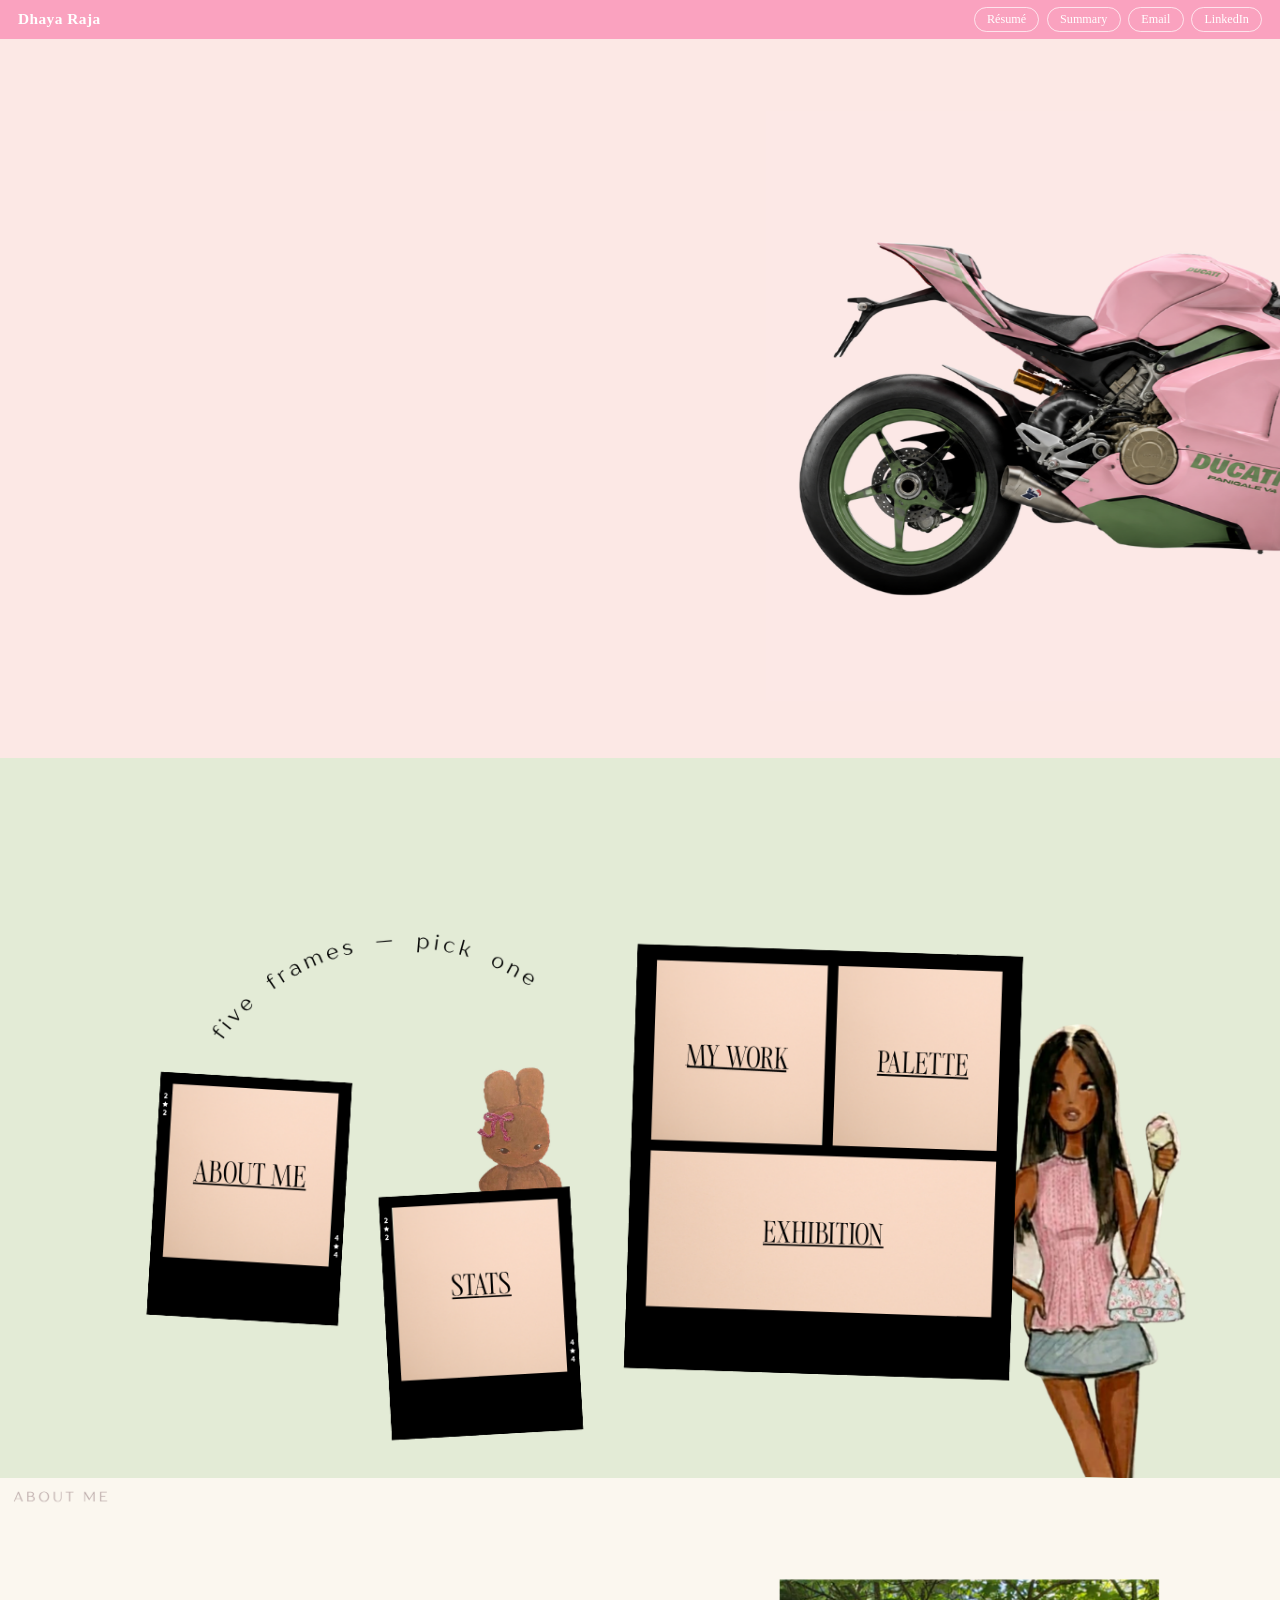
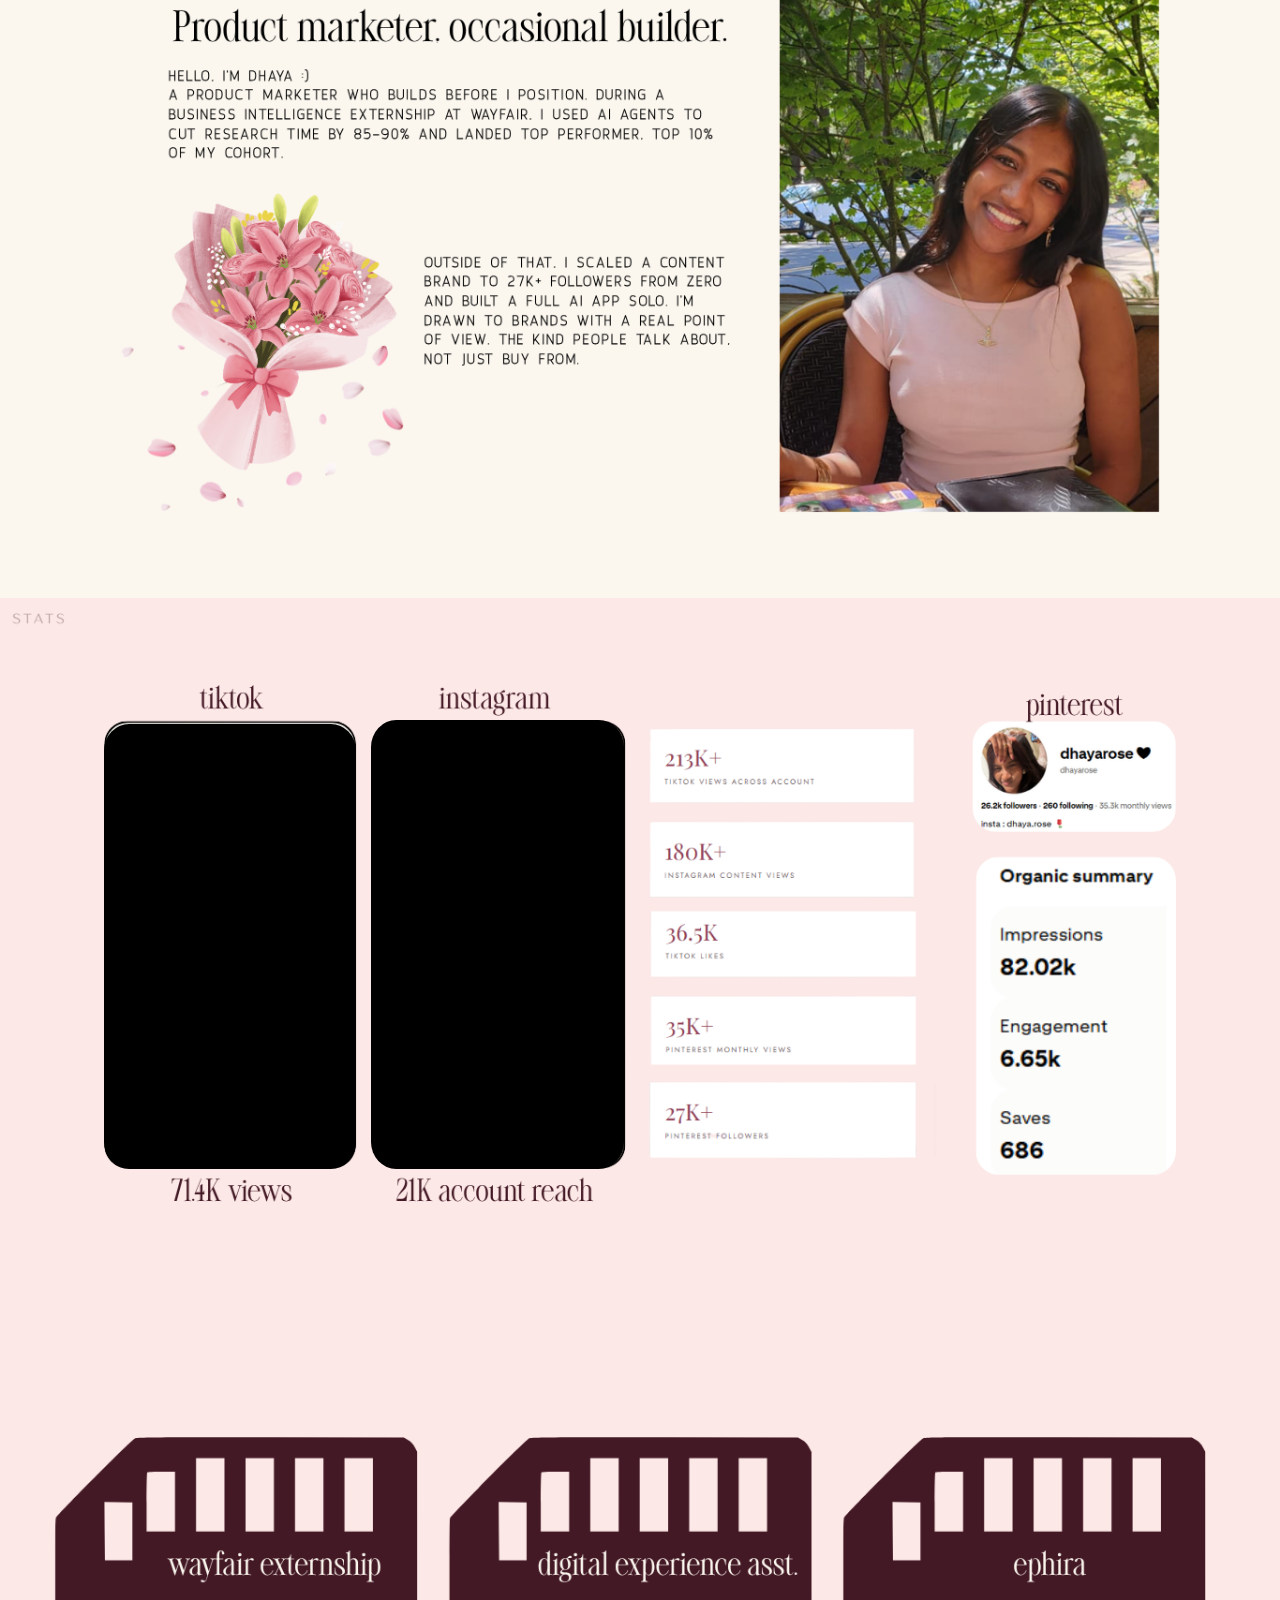
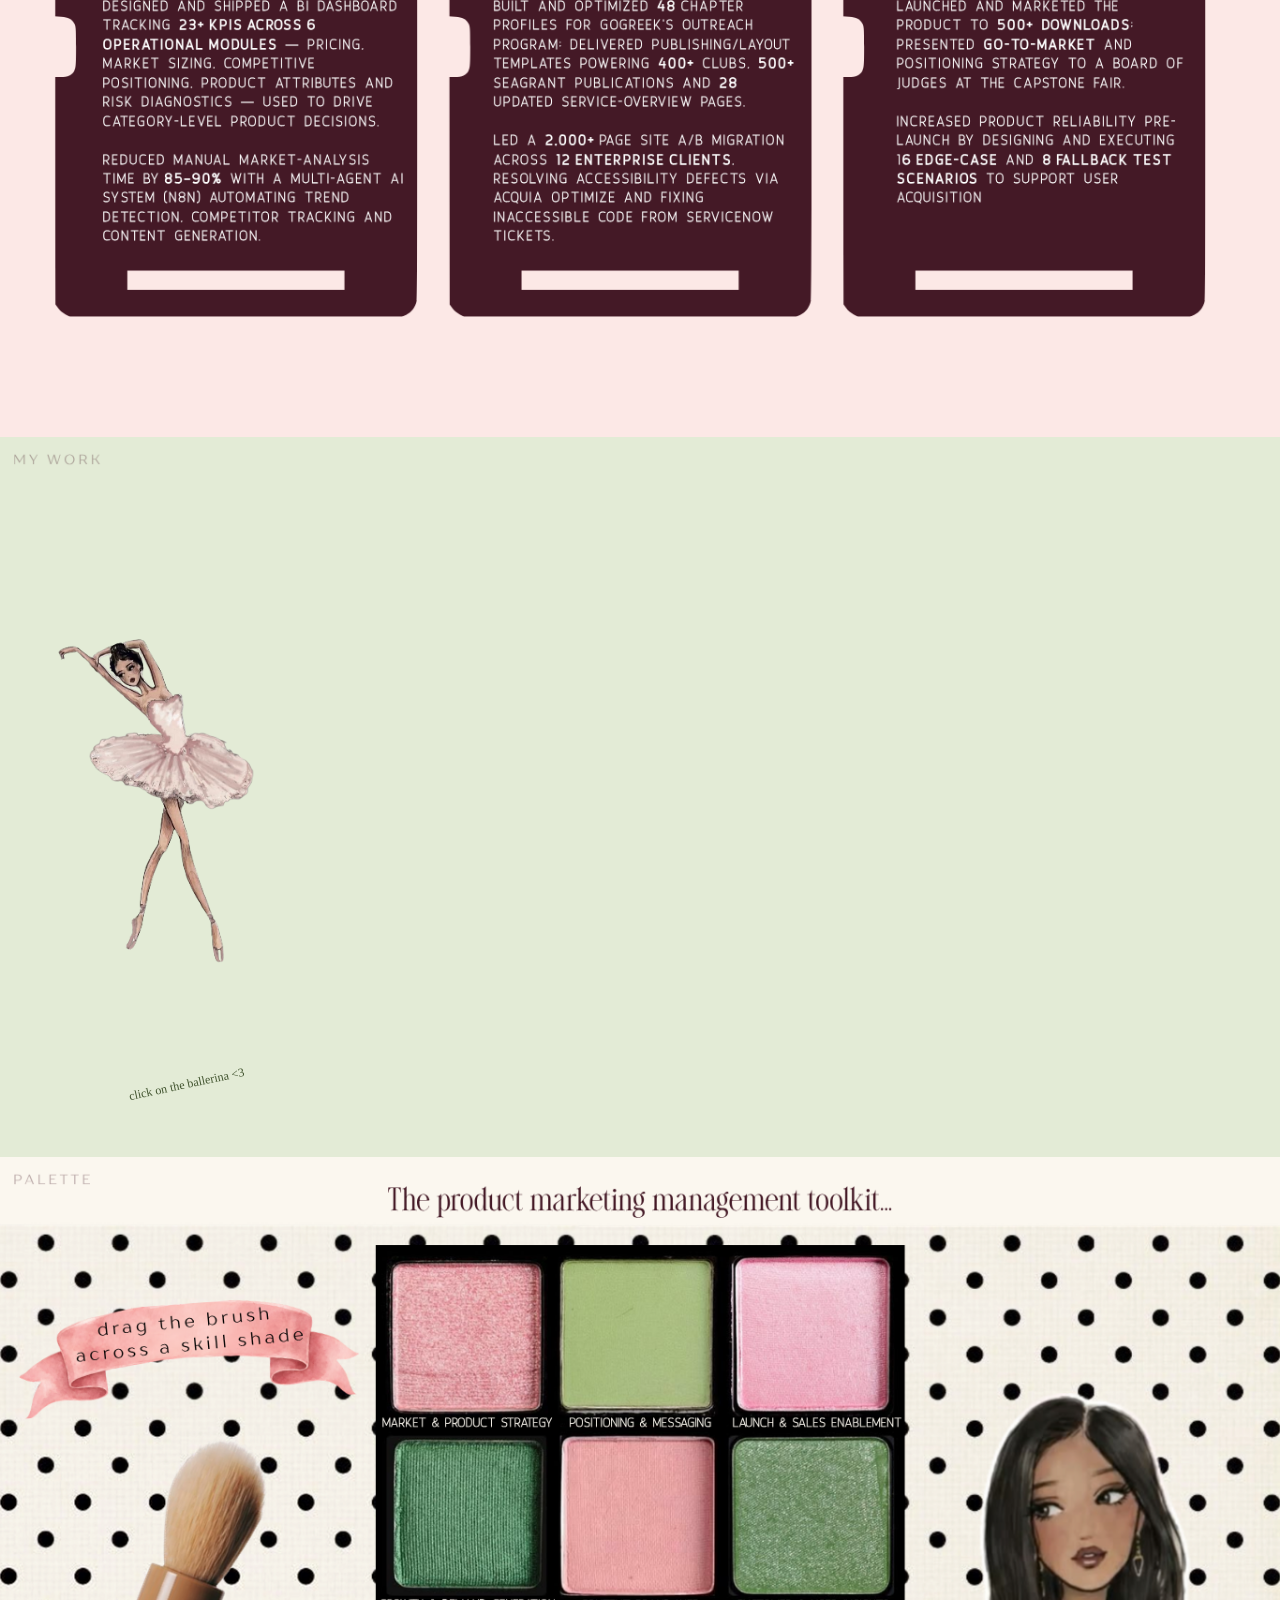
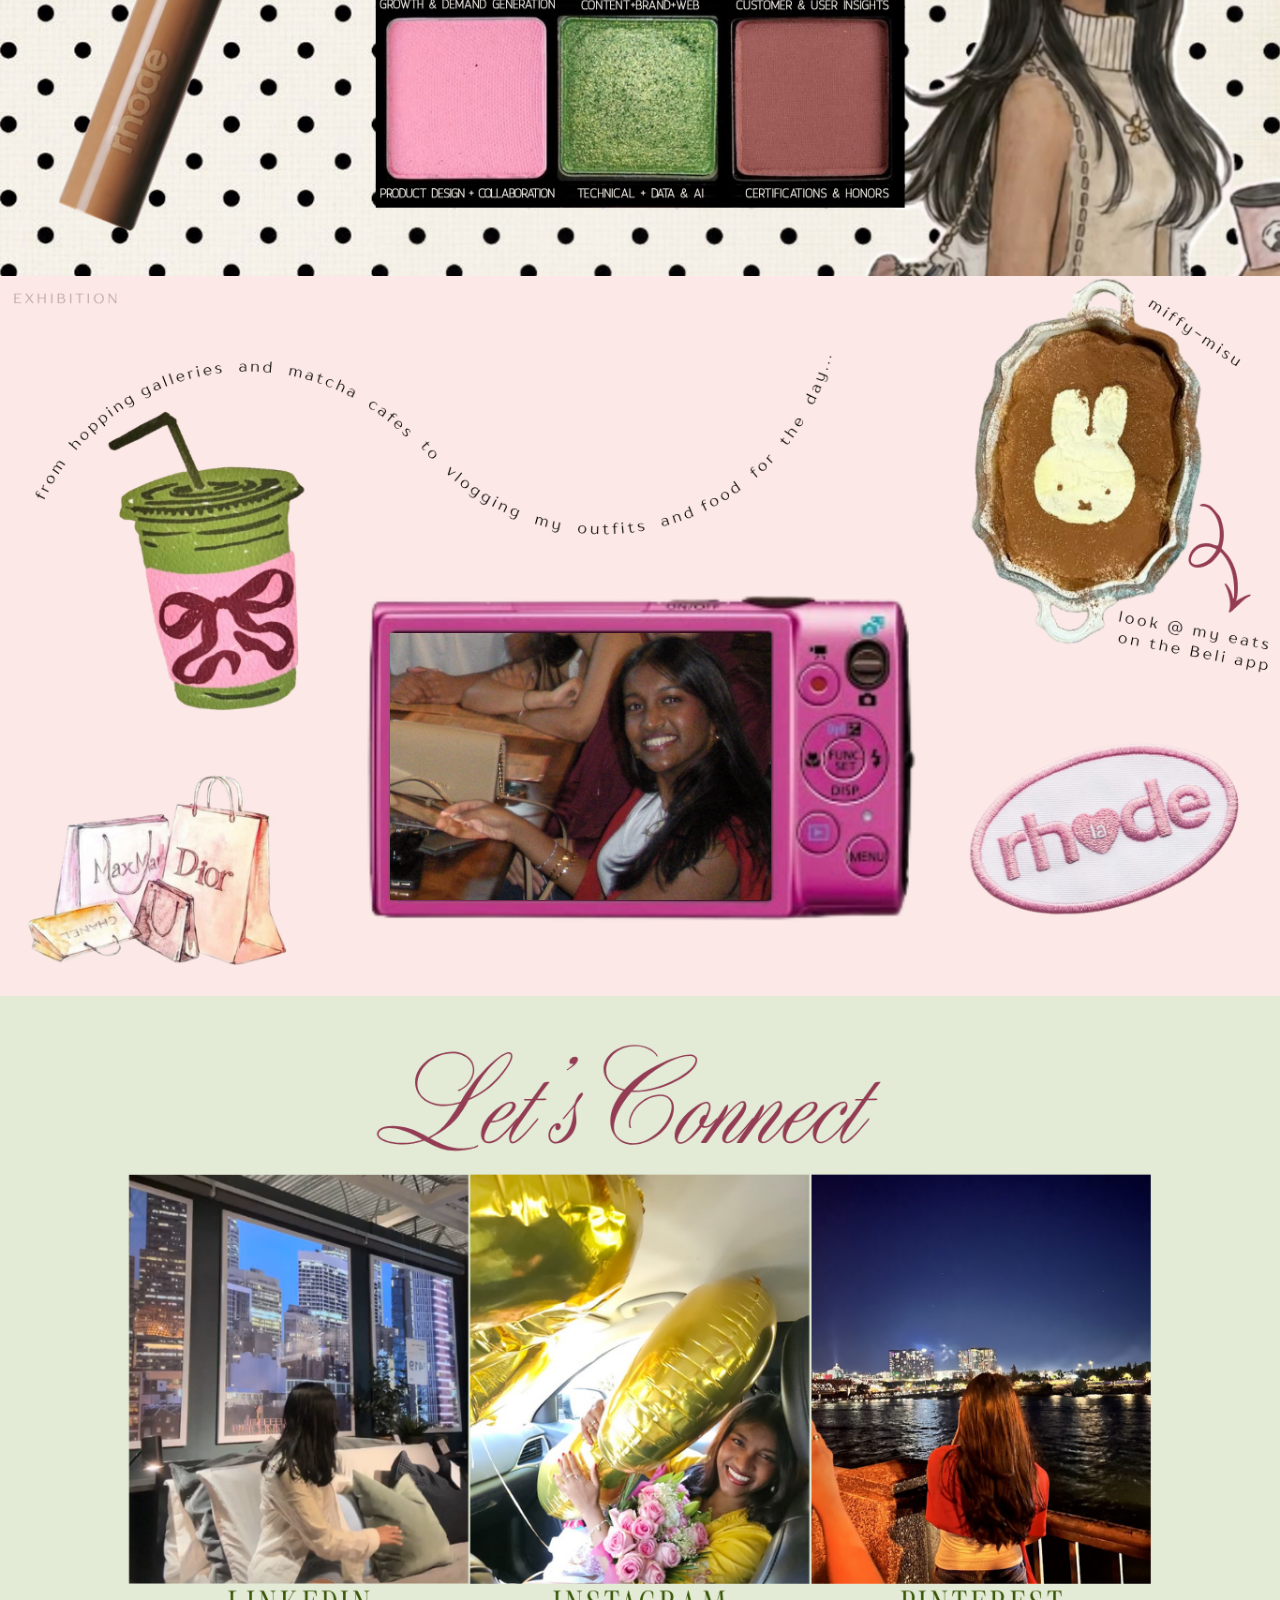
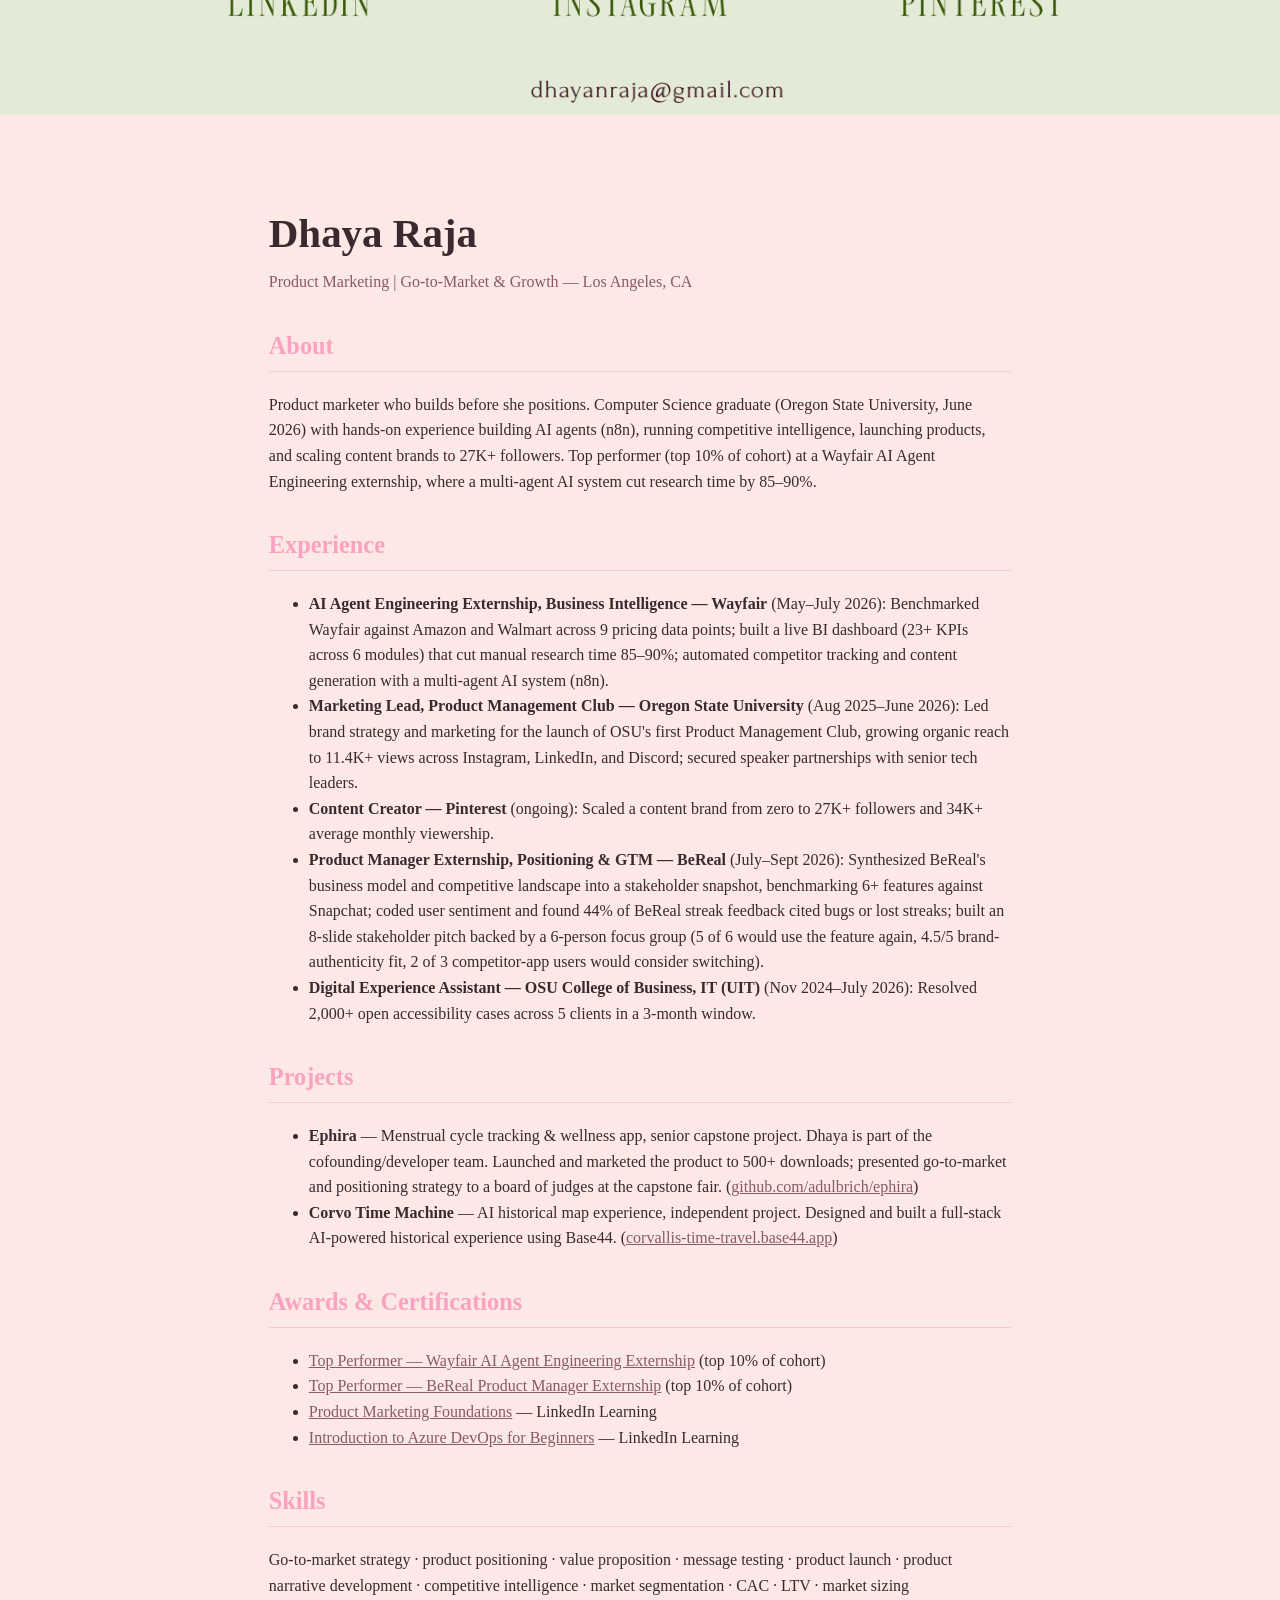
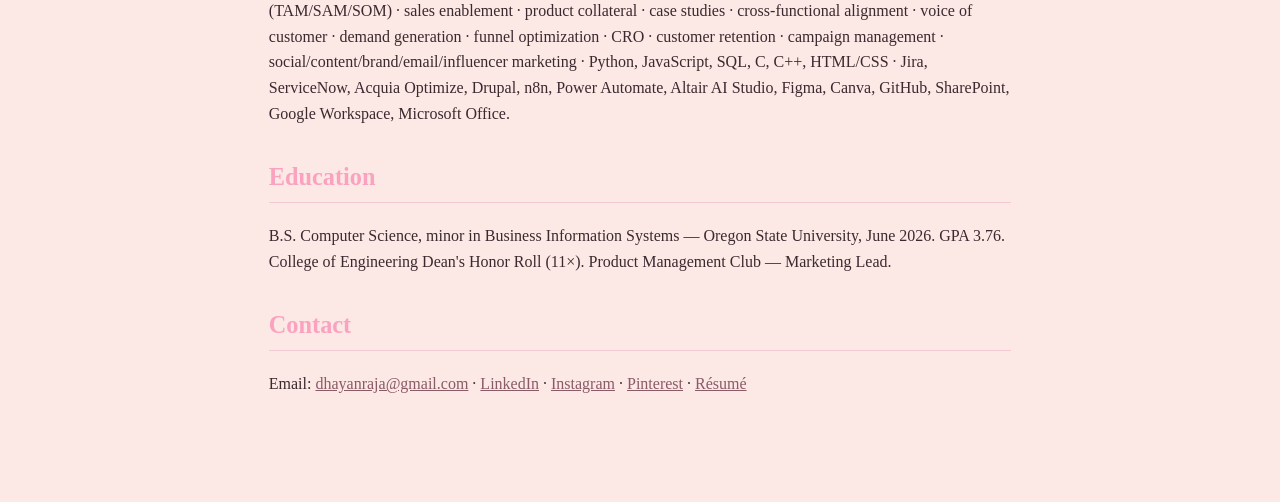
==== commit 83052697: "Update portfolio: 5-frame menu, palette, case studies" ====
--- a/index.html
+++ b/index.html
@@ -1,57 +1,8 @@
 <!doctype html>
 <html lang="en">
-<head>
-<meta charset="UTF-8" />
-<meta name="viewport" content="width=device-width, initial-scale=1.0" />
-<title>Dhaya Raja — Product Marketing Manager</title>
-<meta name="description" content="Dhaya Raja is a product marketing manager in Los Angeles who builds before positioning. CS grad, AI-agent builder (n8n), competitive intelligence, and content growth to 27K+ followers." />
-<meta name="author" content="Dhaya Raja" />
-<meta name="theme-color" content="#fce8e5" />
-<link rel="canonical" href="https://dhaya-portfolio-pi.vercel.app/" />
-
-<!-- Open Graph / social -->
-<meta property="og:type" content="website" />
-<meta property="og:site_name" content="Dhaya Raja — Portfolio" />
-<meta property="og:title" content="Dhaya Raja — Product Marketing Manager" />
-<meta property="og:description" content="Product marketer who builds before positioning. AI agents (n8n), competitive intelligence, and content growth to 27K+ followers." />
-<meta property="og:image" content="https://dhaya-portfolio-pi.vercel.app/assets/layouts/section-1.webp" />
-<meta property="og:url" content="https://dhaya-portfolio-pi.vercel.app/" />
-<meta name="twitter:card" content="summary_large_image" />
-<meta name="twitter:title" content="Dhaya Raja — Product Marketing Manager" />
-<meta name="twitter:description" content="Product marketer who builds before positioning. AI agents (n8n), competitive intelligence, content growth to 27K+ followers." />
-<meta name="twitter:image" content="https://dhaya-portfolio-pi.vercel.app/assets/layouts/section-1.webp" />
-
-<link rel="preconnect" href="https://www.linkedin.com" />
-<link rel="icon" href="data:image/svg+xml,%3Csvg xmlns='http://www.w3.org/2000/svg' viewBox='0 0 32 32'%3E%3Crect width='32' height='32' rx='7' fill='%23bd999d'/%3E%3Ctext x='16' y='22' font-family='Georgia,serif' font-size='18' fill='%23fffdf8' text-anchor='middle'%3ED%3C/text%3E%3C/svg%3E" />
-<link rel="preload" as="image" href="assets/layouts/section-1.webp" fetchpriority="high" />
-<link rel="stylesheet" href="styles.css?v=20260810a" />
-<noscript><style>.hero-title{opacity:1!important}.ducati{display:none!important}.skill-toolkit{opacity:1!important}.ballerina-stage{display:none!important}</style></noscript>
-
-<!-- Structured data: Person -->
-<script type="application/ld+json">
-{
-  "@context": "https://schema.org",
-  "@type": "Person",
-  "name": "Dhaya Raja",
-  "jobTitle": "Product Marketing Manager",
-  "description": "Product marketing manager who builds before positioning. CS graduate, AI-agent builder (n8n), competitive intelligence, and content growth.",
-  "url": "https://dhaya-portfolio-pi.vercel.app/",
-  "email": "mailto:dhayanraja@gmail.com",
-  "image": "https://dhaya-portfolio-pi.vercel.app/assets/layouts/section-1.webp",
-  "alumniOf": "Oregon State University",
-  "knowsAbout": ["Product Marketing","Go-to-Market Strategy","Competitive Intelligence","AI Agents","n8n","Market Sizing","Content & Brand Marketing","Social Media Growth","SQL","Python","Prompt Engineering"],
-  "sameAs": [
-    "https://www.linkedin.com/in/dhaya-raja/",
-    "https://www.instagram.com/dhaya.rose",
-    "https://www.pinterest.com/dhayarose/"
-  ]
-}
-</script>
-</head>
+<head><meta charset="UTF-8" /><meta name="viewport" content="width=device-width, initial-scale=1.0" /><meta name="description" content="Dhaya Raja - Product Marketing Manager portfolio" /><title>Dhaya Raja - Product Marketing Manager</title><link rel="icon" href="data:image/svg+xml,%3Csvg xmlns='http://www.w3.org/2000/svg' viewBox='0 0 32 32'%3E%3Crect width='32' height='32' rx='7' fill='%23FAA2BF'/%3E%3Ctext x='16' y='22' font-family='Georgia,serif' font-size='18' fill='%23fffdf8' text-anchor='middle'%3ED%3C/text%3E%3C/svg%3E" /><link rel="stylesheet" href="styles.css?v=1792127184581897557" /><noscript><style>.hero-title{opacity:1!important}.ducati{display:none!important}</style></noscript></head>
 <body>
   <a class="skip-link" href="#menu">Skip intro</a>
-
-  <!-- Sticky recruiter CTA bar -->
   <nav class="cta-bar" aria-label="Contact and résumé">
     <span class="cta-name">Dhaya Raja</span>
     <span class="cta-links">
@@ -61,125 +12,97 @@
       <a href="https://www.linkedin.com/in/dhaya-raja/" target="_blank" rel="noreferrer" class="cta-btn">LinkedIn</a>
     </span>
   </nav>
-
-  <!-- Mobile-only section navigation (the hotspot menu is off-screen on small viewports) -->
   <nav class="mobile-nav" aria-label="Section navigation">
     <a href="#about">About</a>
     <a href="#stats">Stats</a>
     <a href="#work">Work</a>
-    <a href="#skills">Skills</a>
-    <a href="#summary">Summary</a>
+    <a href="#palette">Palette</a>
+    <a href="#exhibition">Exhibition</a>
   </nav>
+  <header class="canvas hero" id="home"><img class="layout hero-title" src="assets/layouts/section-1.png" alt="Dhaya Raja - Product Marketing Manager" /><img class="ducati" src="assets/ducati.png" alt="Pink Ducati motorcycle" /></header>
+  <main>
+    <section class="canvas" id="menu"><img class="layout" src="assets/layouts/section-3.png" alt="Five frames - pick one" /><a class="hotspot frame-hit about-link" href="#about" aria-label="Go to About Me"></a><a class="hotspot frame-hit stats-link" href="#stats" aria-label="Go to Stats"></a><a class="hotspot frame-hit work-link" href="#work" aria-label="Go to My Work"></a><a class="hotspot frame-hit palette-link" href="#palette" aria-label="Go to Palette"></a><a class="hotspot frame-hit exhibition-link" href="#exhibition" aria-label="Go to Exhibition"></a></section>
 
-  <header class="canvas hero" id="home">
-    <img class="layout hero-title" src="assets/layouts/section-1.webp" alt="Dhaya Raja — Product Marketing Manager, based in Los Angeles, California" width="3279" height="1844" fetchpriority="high" />
-    <img class="ducati" src="assets/ducati.webp" alt="" width="1920" height="1024" aria-hidden="true" />
-  </header>
+    <section class="canvas" id="about"><img class="layout" src="assets/layouts/section-4.png" alt="About Dhaya" /><div class="petals" aria-hidden="true"><i></i><i></i><i></i><i></i><i></i><i></i></div></section>
 
-  <main>
-    <section class="canvas" id="menu" aria-label="Menu">
-      <img class="layout" src="assets/layouts/section-3.webp" alt="Six frames — pick one: About Me, Stats, My Work, My Skills, Exhibition" width="3279" height="1844" loading="lazy" decoding="async" />
-      <div class="hotspot portrait-frame" aria-hidden="true"></div>
-      <a class="hotspot about-link" href="#about" aria-label="Go to About Me"></a>
-      <a class="hotspot stats-link" href="#stats" aria-label="Go to Stats"></a>
-      <a class="hotspot work-link" href="#work" aria-label="Go to My Work"></a>
-      <a class="hotspot skills-link" href="#skills" aria-label="Go to My Skills"></a>
-      <a class="hotspot exhibition-link" href="#exhibition" aria-label="Go to Exhibition"></a>
+    <section class="canvas" id="stats"><img class="layout" src="assets/layouts/section-5.png" alt="Social media stats" /><video class="phone-video tiktok" src="assets/tiktok.mp4" autoplay muted loop playsinline aria-label="TikTok video"></video><video class="phone-video instagram" src="assets/instagram.mp4" autoplay muted loop playsinline aria-label="Instagram video"></video></section>
+
+    <section class="canvas" id="stats-detail"><img class="layout" src="assets/layouts/section-6.png" alt="Portfolio impact and experience" /></section>
+
+    <section class="canvas work-canvas" id="work">
+      <div class="ballerina-stage"><img class="dancer active" src="assets/ballerina-1.png" alt="Ballerina" /><img class="dancer" src="assets/ballerina-2.png" alt="" /><img class="dancer" src="assets/ballerina-3.png" alt="" /><img class="dancer" src="assets/ballerina-2.png" alt="" /><img class="dancer" src="assets/ballerina-1.png" alt="" /></div>
+      <button class="ballerina-hit" type="button" aria-label="Play ballerina animation"><span>click on the ballerina &lt;3</span></button>
+      <img class="layout work-intro-bg" src="assets/layouts/section-7.png" alt="My Work" />
+      <img class="layout work-folders" src="assets/layouts/section-8.png" alt="Projects: Wayfair Externship, rhode x Inde Navarette mockup, Ephira, GoGreek Chapter Profiles, BeReal Externship, Corvo Time Machine" />
+      <a class="hotspot folder-hit folder-wayfair" href="project-wayfair.html" target="_blank" rel="noopener" aria-label="View Wayfair Externship case study"></a>
+      <span class="hotspot folder-hit folder-rhode" aria-label="rhode x Inde Navarette mockup - coming soon"></span>
+      <a class="hotspot folder-hit folder-ephira" href="ephira/index.html" target="_blank" rel="noopener" aria-label="View Ephira case study"></a>
+      <a class="hotspot folder-hit folder-gogreek" href="gogreek/index.html" target="_blank" rel="noopener" aria-label="View GoGreek Chapter Profiles case study"></a>
+      <a class="hotspot folder-hit folder-bereal" href="project-bereal.html" target="_blank" rel="noopener" aria-label="View BeReal Externship case study"></a>
+      <a class="hotspot folder-hit folder-corvo" href="https://corvallis-time-travel.base44.app/" target="_blank" rel="noreferrer" aria-label="View Corvo Time Machine"></a>
+      <a class="hotspot ballerina-link" href="https://lovable.dev/products/petit-ballet-studio" target="_blank" rel="noreferrer" aria-label="Visit Petit Ballet Studio"></a>
     </section>
 
-    <section class="canvas" id="about" aria-label="About Dhaya">
-      <img class="layout" src="assets/layouts/section-4.webp" alt="About Dhaya: a product marketer who builds before she positions." width="3279" height="1844" loading="lazy" decoding="async" />
-      <div class="petals" aria-hidden="true"><i></i><i></i><i></i><i></i><i></i><i></i></div>
+    <section class="canvas palette-canvas" id="palette">
+      <img class="layout" src="assets/layouts/section-9.png" alt="Palette: drag the brush across a skill shade" />
+      <img class="brush" src="assets/palette/brush.png" alt="Drag the rhode brush onto a skill shade" draggable="false" />
+      <div class="drop-zone" data-target="shade-1" style="left:29.06%;top:10.94%;width:13.93%;height:26.47%"></div>
+      <div class="drop-zone" data-target="shade-2" style="left:42.99%;top:10.94%;width:13.93%;height:26.47%"></div>
+      <div class="drop-zone" data-target="shade-3" style="left:56.93%;top:10.94%;width:13.93%;height:26.47%"></div>
+      <div class="drop-zone" data-target="shade-4" style="left:29.06%;top:37.41%;width:13.93%;height:26.47%"></div>
+      <div class="drop-zone" data-target="shade-5" style="left:42.99%;top:37.41%;width:13.93%;height:26.47%"></div>
+      <div class="drop-zone" data-target="shade-6" style="left:56.93%;top:37.41%;width:13.93%;height:26.47%"></div>
+      <div class="drop-zone" data-target="shade-7" style="left:29.06%;top:63.88%;width:13.93%;height:26.47%"></div>
+      <div class="drop-zone" data-target="shade-8" style="left:42.99%;top:63.88%;width:13.93%;height:26.47%"></div>
+      <div class="drop-zone" data-target="shade-9" style="left:56.93%;top:63.88%;width:13.93%;height:26.47%"></div>
     </section>
 
-    <section class="canvas" id="stats" aria-label="Social media stats">
-      <img class="layout" src="assets/layouts/section-5.webp" alt="Social media stats: TikTok 213K+ views, Instagram 180K+ views, Pinterest 27K+ followers." width="3279" height="1844" loading="lazy" decoding="async" />
-      <video class="phone-video tiktok" src="assets/tiktok.mp4" poster="assets/tiktok-poster.jpg" autoplay muted loop playsinline preload="none" aria-label="TikTok content sample"></video>
-      <video class="phone-video instagram" src="assets/instagram.mp4" poster="assets/instagram-poster.jpg" autoplay muted loop playsinline preload="none" aria-label="Instagram content sample"></video>
-    </section>
+    <section class="canvas shade-canvas" id="shade-1"><img class="layout" src="assets/palette/shade-1.png" alt="Market & Product Strategy" /><a class="hotspot shade-close" href="#palette" aria-label="Back to palette"></a></section>
+    <section class="canvas shade-canvas" id="shade-2"><img class="layout" src="assets/palette/shade-2.png" alt="Positioning & Messaging" /><a class="hotspot shade-close" href="#palette" aria-label="Back to palette"></a></section>
+    <section class="canvas shade-canvas" id="shade-3"><img class="layout" src="assets/palette/shade-3.png" alt="Launch & Sales Enablement" /><a class="hotspot shade-close" href="#palette" aria-label="Back to palette"></a></section>
+    <section class="canvas shade-canvas" id="shade-4"><img class="layout" src="assets/palette/shade-4.png" alt="Growth & Demand Generation" /><a class="hotspot shade-close" href="#palette" aria-label="Back to palette"></a></section>
+    <section class="canvas shade-canvas" id="shade-5"><img class="layout" src="assets/palette/shade-5.png" alt="Content, Brand & Web" /><a class="hotspot shade-close" href="#palette" aria-label="Back to palette"></a></section>
+    <section class="canvas shade-canvas" id="shade-6"><img class="layout" src="assets/palette/shade-6.png" alt="Customer & User Insights" /><a class="hotspot shade-close" href="#palette" aria-label="Back to palette"></a></section>
+    <section class="canvas shade-canvas" id="shade-7"><img class="layout" src="assets/palette/shade-7.png" alt="Product Design + Collaboration" /><a class="hotspot shade-close" href="#palette" aria-label="Back to palette"></a></section>
+    <section class="canvas shade-canvas" id="shade-8"><img class="layout" src="assets/palette/shade-8.png" alt="Technical + Data & AI" /><a class="hotspot shade-close" href="#palette" aria-label="Back to palette"></a></section>
+    <section class="canvas shade-canvas" id="shade-9"><img class="layout" src="assets/palette/shade-9.png" alt="Certifications & Honors" /><a class="hotspot shade-close" href="#palette" aria-label="Back to palette"></a><a class="hotspot cert-link" style="left:29.6%;top:24.7%;width:40.3%;height:11.8%" href="https://www.linkedin.com/learning/certificates/3ba65bd7d02515e720389f145e00dbd5ae3d10002f803e74bf218c44119ad53c/" target="_blank" rel="noreferrer" aria-label="Product Marketing Foundations Certificate"></a><a class="hotspot cert-link" style="left:29.6%;top:41.7%;width:40.3%;height:11%" href="https://www.linkedin.com/learning/certificates/7f82f67b9a9becf2f17673cdb1bb114f5698f81d82094bac6698a4f31960971c/" target="_blank" rel="noreferrer" aria-label="Introduction to Azure DevOps for Beginners Certificate"></a><a class="hotspot cert-link" style="left:29.6%;top:57.9%;width:40.3%;height:11.8%" href="https://www.linkedin.com/in/dhaya-raja/overlay/Honor/658389498/treasury/?profileId=ACoAAExFeaMBlNMJWVlWC380Xa6BsdCtLLYs_tY" target="_blank" rel="noreferrer" aria-label="Top Performer Award, Wayfair Externship"></a><a class="hotspot cert-link" style="left:29.6%;top:74.2%;width:40.3%;height:11.8%" href="https://www.linkedin.com/in/dhaya-raja/overlay/Honor/561126169/treasury/?profileId=ACoAAExFeaMBlNMJWVlWC380Xa6BsdCtLLYs_tY" target="_blank" rel="noreferrer" aria-label="Top Performer Award, BeReal Externship"></a></section>
 
-    <section class="canvas" id="stats-detail" aria-label="Portfolio impact and experience">
-      <img class="layout" src="assets/layouts/section-6.webp" alt="Portfolio impact: Wayfair BI dashboard with 23+ KPIs across 6 modules; GoGreek 48 chapter profiles powering 400+ clubs; Ephira app 500+ downloads." width="3279" height="1844" loading="lazy" decoding="async" />
-    </section>
+    <section class="canvas" id="exhibition"><img class="layout" src="assets/layouts/section-10.png" alt="Exhibition" /><div class="camera-screen" aria-label="Photo slideshow"><img class="slide active" src="assets/exhibition/slide-01.jpg" alt="Dhaya at dinner" /><img class="slide" src="assets/exhibition/slide-02.jpg" alt="Pink and green drinks" /><img class="slide" src="assets/exhibition/slide-03.jpg" alt="Iced matcha and beauty products" /><img class="slide" src="assets/exhibition/slide-04.jpeg" alt="Pink flower bouquet" /><img class="slide" src="assets/exhibition/slide-05.jpg" alt="Rhode beauty parcel" /><img class="slide" src="assets/exhibition/slide-06.jpg" alt="Dhaya relaxing outdoors" /><img class="slide" src="assets/exhibition/slide-07.jpg" alt="Dhaya with friends" /><img class="slide" src="assets/exhibition/slide-08.jpg" alt="Graduation celebration" /><img class="slide" src="assets/exhibition/slide-09.jpg" alt="Friends walking through a garden" /><img class="slide" src="assets/exhibition/slide-10.jpg" alt="Tulip field" /><img class="slide" src="assets/exhibition/slide-11.jpg" alt="Matcha and dessert table" /><img class="slide" src="assets/exhibition/slide-12.jpg" alt="Dhaya at an outdoor market" /></div></section>
+  </main>
+  <footer class="canvas" id="contact"><img class="layout" src="assets/layouts/section-11.png" alt="Let's Connect" /><a class="social-hit linkedin" href="https://www.linkedin.com/in/dhaya-raja/" target="_blank" rel="noreferrer" aria-label="Dhaya on LinkedIn"></a><a class="social-hit instagram-link" href="https://www.instagram.com/dhaya.rose" target="_blank" rel="noreferrer" aria-label="Dhaya on Instagram"></a><a class="social-hit pinterest" href="https://www.pinterest.com/dhayarose/" target="_blank" rel="noreferrer" aria-label="Dhaya on Pinterest"></a></footer>
 
-    <section class="canvas" id="work" aria-label="Projects">
-      <img class="layout" src="assets/layouts/section-7.webp" alt="Projects: Wayfair externship portfolio, Ephira open-source app, GoGreek chapter profiles." width="3279" height="1844" loading="lazy" decoding="async" />
-      <a class="project-hit wayfair" href="https://drive.google.com/file/d/1k_ZqZpOIE4VIMr5yU6-FIsOCaXcCqNy5/view?usp=sharing" target="_blank" rel="noreferrer" aria-label="View Wayfair portfolio (opens in a new tab)"></a>
-      <a class="project-hit ephira" href="https://github.com/adulbrich/ephira" target="_blank" rel="noreferrer" aria-label="View Ephira on GitHub (opens in a new tab)"></a>
-      <a class="project-hit gogreek" href="https://gogreek.oregonstate.edu/chapter-profiles" target="_blank" rel="noreferrer" aria-label="View GoGreek Chapter Profiles (opens in a new tab)"></a>
-    </section>
-
-    <section class="canvas skills-canvas" id="skills" aria-label="My skills">
-      <p class="skills-label">My skills</p>
-      <div class="ballerina-stage">
-        <img class="dancer active" src="assets/ballerina-1.webp" alt="Ballerina illustration" width="566" height="722" />
-        <img class="dancer" src="assets/ballerina-2.webp" alt="" width="566" height="722" loading="lazy" />
-        <img class="dancer" src="assets/ballerina-3.webp" alt="" width="566" height="722" loading="lazy" />
-        <img class="dancer" src="assets/ballerina-2.webp" alt="" width="566" height="722" loading="lazy" />
-        <img class="dancer" src="assets/ballerina-1.webp" alt="" width="566" height="722" loading="lazy" />
-      </div>
-      <button class="ballerina-hit" type="button" aria-label="Reveal the product marketing skills toolkit"><span>click on the ballerina &lt;3</span></button>
-      <img class="layout skill-toolkit" src="assets/layouts/section-9.webp" alt="Product marketing management toolkit: GTM strategy, competitive intelligence, voice of customer, campaign management, content and brand marketing, A/B testing, SQL, Python, n8n automation, product launch, sales enablement, demand generation and CRO, funnel optimization, prompt engineering, analytics and BI dashboards, Figma, Notion, Jira, positioning and messaging, market sizing (TAM/SAM/SOM), customer segmentation and personas, social and community growth, SEO and web accessibility, case studies." width="3279" height="1844" loading="lazy" decoding="async" />
-    </section>
-
-    <section class="canvas" id="exhibition" aria-label="Exhibition photo gallery">
-      <img class="layout" src="assets/layouts/section-10.webp" alt="Exhibition: lifestyle photography from galleries, matcha cafes, and content creation." width="3279" height="1844" loading="lazy" decoding="async" />
-      <div class="camera-screen" role="img" aria-label="A rotating selection of Dhaya's lifestyle photography">
-        <img class="slide active" src="assets/exhibition/slide-01.webp" alt="Dhaya at dinner" width="1088" height="706" loading="eager" decoding="async" />
-        <img class="slide" src="assets/exhibition/slide-02.webp" alt="Pink and green drinks" width="1088" height="706" loading="lazy" decoding="async" />
-        <img class="slide" src="assets/exhibition/slide-03.webp" alt="Iced matcha and beauty products" width="1088" height="706" loading="lazy" decoding="async" />
-        <img class="slide" src="assets/exhibition/slide-04.webp" alt="Pink flower bouquet" width="1088" height="706" loading="lazy" decoding="async" />
-        <img class="slide" src="assets/exhibition/slide-05.webp" alt="Rhode beauty parcel" width="1088" height="706" loading="lazy" decoding="async" />
-        <img class="slide" src="assets/exhibition/slide-06.webp" alt="Dhaya relaxing outdoors" width="1088" height="706" loading="lazy" decoding="async" />
-        <img class="slide" src="assets/exhibition/slide-07.webp" alt="Dhaya with friends" width="1088" height="706" loading="lazy" decoding="async" />
-        <img class="slide" src="assets/exhibition/slide-08.webp" alt="Graduation celebration" width="1088" height="706" loading="lazy" decoding="async" />
-        <img class="slide" src="assets/exhibition/slide-09.webp" alt="Friends walking through a garden" width="1088" height="706" loading="lazy" decoding="async" />
-        <img class="slide" src="assets/exhibition/slide-10.webp" alt="Tulip field" width="1088" height="706" loading="lazy" decoding="async" />
-        <img class="slide" src="assets/exhibition/slide-11.webp" alt="Matcha and dessert table" width="1088" height="706" loading="lazy" decoding="async" />
-        <img class="slide" src="assets/exhibition/slide-12.webp" alt="Dhaya at an outdoor market" width="1088" height="706" loading="lazy" decoding="async" />
-      </div>
-    </section>
-  </main>
-
-  <footer class="canvas" id="contact" aria-label="Let's connect">
-    <img class="layout" src="assets/layouts/section-11.webp" alt="Let's connect — email, LinkedIn, Instagram, Pinterest." width="3279" height="1844" loading="lazy" decoding="async" />
-    <a class="social-hit linkedin" href="https://www.linkedin.com/in/dhaya-raja/" target="_blank" rel="noreferrer" aria-label="Dhaya on LinkedIn (opens in a new tab)"></a>
-    <a class="social-hit instagram-link" href="https://www.instagram.com/dhaya.rose" target="_blank" rel="noreferrer" aria-label="Dhaya on Instagram (opens in a new tab)"></a>
-    <a class="social-hit pinterest" href="https://www.pinterest.com/dhayarose/" target="_blank" rel="noreferrer" aria-label="Dhaya on Pinterest (opens in a new tab)"></a>
-  </footer>
-
-  <!-- Accessible, indexable text content layer (mirrors the image sections for screen readers, search engines, and recruiters) -->
   <section class="text-view" id="summary" aria-label="Plain-text summary for screen readers and search">
     <h1>Dhaya Raja</h1>
-    <p class="text-view__tagline">Product Marketing Manager — Los Angeles, California</p>
-
+    <p class="text-view__tagline">Product Marketing | Go-to-Market &amp; Growth — Los Angeles, CA</p>
     <h2>About</h2>
-    <p>Product marketer who builds before positioning. During a Business Intelligence externship at Wayfair, Dhaya used AI agents to cut research time by 85–90% and was named a top performer in the top 10% of her cohort. Outside of that, Dhaya scaled a content brand to 27K+ followers from zero and built a full app solo. Drawn to brands with a real point of view — the kind people talk about, not just buy from.</p>
-
-    <h2>Highlights &amp; Impact</h2>
+    <p>Product marketer who builds before she positions. Computer Science graduate (Oregon State University, June 2026) with hands-on experience building AI agents (n8n), running competitive intelligence, launching products, and scaling content brands to 27K+ followers. Top performer (top 10% of cohort) at a Wayfair AI Agent Engineering externship, where a multi-agent AI system cut research time by 85–90%.</p>
+    <h2>Experience</h2>
     <ul>
-      <li><strong>Wayfair BI Externship:</strong> Designed and shipped a BI dashboard tracking 23+ KPIs across 6 operational modules — pricing, market sizing, competitive positioning, product attributes, and risk diagnostics — used to drive category-level product decisions. Reduced manual market-analysis time by 85–90% with a multi-agent AI system (n8n) automating trend detection, competitor tracking, and content generation. Top performer, top 10% of cohort.</li>
-      <li><strong>Ephira (open-source app):</strong> Built and marketed a solo app to 500+ downloads; presented go-to-market and positioning strategy to a board of judges at the capstone fair. Increased pre-launch reliability with 16 edge-case and 8 fallback test scenarios.</li>
-      <li><strong>GoGreek / Oregon State University:</strong> Built and optimized 48 chapter profiles with templates powering 400+ clubs, 500+ SeaGrant publications, and 28 service-overview pages. Led a 2,000+ page site A/B migration across 12 enterprise clients, resolving accessibility defects via Acquia Optimize.</li>
+      <li><strong>AI Agent Engineering Externship, Business Intelligence — Wayfair</strong> (May–July 2026): Benchmarked Wayfair against Amazon and Walmart across 9 pricing data points; built a live BI dashboard (23+ KPIs across 6 modules) that cut manual research time 85–90%; automated competitor tracking and content generation with a multi-agent AI system (n8n).</li>
+      <li><strong>Marketing Lead, Product Management Club — Oregon State University</strong> (Aug 2025–June 2026): Led brand strategy and marketing for the launch of OSU's first Product Management Club, growing organic reach to 11.4K+ views across Instagram, LinkedIn, and Discord; secured speaker partnerships with senior tech leaders.</li>
+      <li><strong>Content Creator — Pinterest</strong> (ongoing): Scaled a content brand from zero to 27K+ followers and 34K+ average monthly viewership.</li>
+      <li><strong>Product Manager Externship, Positioning &amp; GTM — BeReal</strong> (July–Sept 2026): Synthesized BeReal's business model and competitive landscape into a stakeholder snapshot, benchmarking 6+ features against Snapchat; coded user sentiment and found 44% of BeReal streak feedback cited bugs or lost streaks; built an 8-slide stakeholder pitch backed by a 6-person focus group (5 of 6 would use the feature again, 4.5/5 brand-authenticity fit, 2 of 3 competitor-app users would consider switching).</li>
+      <li><strong>Digital Experience Assistant — OSU College of Business, IT (UIT)</strong> (Nov 2024–July 2026): Resolved 2,000+ open accessibility cases across 5 clients in a 3-month window.</li>
     </ul>
-
-    <h2>Social &amp; Content Growth</h2>
+    <h2>Projects</h2>
     <ul>
-      <li>TikTok (@dhaya.rose): 213K+ account views, 36.5K likes (<a href="https://www.tiktok.com/@dhaya.rose" target="_blank" rel="noreferrer">@dhaya.rose</a>)</li>
-      <li>Instagram (@dhaya.rose): 180K+ content views, 21K account reach</li>
-      <li>Pinterest (dhayarose): 27K+ followers, 35K+ monthly views</li>
+      <li><strong>Ephira</strong> — Menstrual cycle tracking &amp; wellness app, senior capstone project. Dhaya is part of the cofounding/developer team. Launched and marketed the product to 500+ downloads; presented go-to-market and positioning strategy to a board of judges at the capstone fair. (<a href="https://github.com/adulbrich/ephira" target="_blank" rel="noreferrer">github.com/adulbrich/ephira</a>)</li>
+      <li><strong>Corvo Time Machine</strong> — AI historical map experience, independent project. Designed and built a full-stack AI-powered historical experience using Base44. (<a href="https://corvallis-time-travel.base44.app/" target="_blank" rel="noreferrer">corvallis-time-travel.base44.app</a>)</li>
     </ul>
-
+    <h2>Awards &amp; Certifications</h2>
+    <ul>
+      <li><a href="https://www.linkedin.com/in/dhaya-raja/overlay/Honor/658389498/treasury/?profileId=ACoAAExFeaMBlNMJWVlWC380Xa6BsdCtLLYs_tY" target="_blank" rel="noreferrer">Top Performer — Wayfair AI Agent Engineering Externship</a> (top 10% of cohort)</li>
+      <li><a href="https://www.linkedin.com/in/dhaya-raja/overlay/Honor/561126169/treasury/?profileId=ACoAAExFeaMBlNMJWVlWC380Xa6BsdCtLLYs_tY" target="_blank" rel="noreferrer">Top Performer — BeReal Product Manager Externship</a> (top 10% of cohort)</li>
+      <li><a href="https://www.linkedin.com/learning/certificates/3ba65bd7d02515e720389f145e00dbd5ae3d10002f803e74bf218c44119ad53c/" target="_blank" rel="noreferrer">Product Marketing Foundations</a> — LinkedIn Learning</li>
+      <li><a href="https://www.linkedin.com/learning/certificates/7f82f67b9a9becf2f17673cdb1bb114f5698f81d82094bac6698a4f31960971c/" target="_blank" rel="noreferrer">Introduction to Azure DevOps for Beginners</a> — LinkedIn Learning</li>
+    </ul>
     <h2>Skills</h2>
-    <p>Go-to-market strategy · competitive intelligence · voice-of-customer research · campaign management · content &amp; brand marketing · A/B testing · positioning &amp; messaging · market sizing (TAM/SAM/SOM) · customer segmentation &amp; personas · product launch · sales enablement · demand generation &amp; CRO · funnel optimization · social &amp; community growth · SEO &amp; web accessibility · case studies · SQL · Python · n8n automation · prompt engineering · analytics &amp; BI dashboards · Figma · Notion · Jira.</p>
-
+    <p>Go-to-market strategy · product positioning · value proposition · message testing · product launch · product narrative development · competitive intelligence · market segmentation · CAC · LTV · market sizing (TAM/SAM/SOM) · sales enablement · product collateral · case studies · cross-functional alignment · voice of customer · demand generation · funnel optimization · CRO · customer retention · campaign management · social/content/brand/email/influencer marketing · Python, JavaScript, SQL, C, C++, HTML/CSS · Jira, ServiceNow, Acquia Optimize, Drupal, n8n, Power Automate, Altair AI Studio, Figma, Canva, GitHub, SharePoint, Google Workspace, Microsoft Office.</p>
     <h2>Education</h2>
-    <p>B.S. Computer Science, Oregon State University (2022–2026).</p>
-
+    <p>B.S. Computer Science, minor in Business Information Systems — Oregon State University, June 2026. GPA 3.76. College of Engineering Dean's Honor Roll (11×). Product Management Club — Marketing Lead.</p>
     <h2>Contact</h2>
     <p>Email: <a href="mailto:dhayanraja@gmail.com">dhayanraja@gmail.com</a> · <a href="https://www.linkedin.com/in/dhaya-raja/" target="_blank" rel="noreferrer">LinkedIn</a> · <a href="https://www.instagram.com/dhaya.rose" target="_blank" rel="noreferrer">Instagram</a> · <a href="https://www.pinterest.com/dhayarose/" target="_blank" rel="noreferrer">Pinterest</a> · <a href="resume.html">Résumé</a></p>
   </section>
-
-  <script src="script.js?v=20260810a"></script>
+  <script src="script.js?v=1792127184581897557"></script>
 </body>
 </html>
--- a/styles.css
+++ b/styles.css
@@ -1,12 +1,120 @@
-:root{--blush:#fce8e5}*{box-sizing:border-box}html{scroll-behavior:smooth;scroll-padding-top:52px}body{margin:0;background:var(--blush);overflow-x:hidden}.canvas{width:100%;aspect-ratio:1024.5/576;position:relative;overflow:hidden}.layout{display:block;width:100%;height:100%;object-fit:cover}.skip-link{position:absolute;left:-999px;z-index:60}.skip-link:focus{left:12px;top:46px;background:#fff;padding:10px}section[id],footer[id]{scroll-margin-top:52px}.hero{background:var(--blush)}.hero-title{opacity:0;z-index:3}.ducati{position:absolute;z-index:2;width:82%;left:9%;top:10%}.ducati.gone{display:none}.hotspot,.project-hit,.social-hit{position:absolute;display:block;border:0;outline:none;background:transparent}.portrait-frame{left:4%;top:2%;width:26%;height:31%;transition:background-color .25s ease}.portrait-frame:hover,.portrait-frame:focus-visible{background-color:rgba(30,20,15,.22)}.about-link{left:4%;top:35%;width:27%;height:39%;transform:rotate(3deg)}.stats-link{left:26%;top:55%;width:22%;height:40%;transform:rotate(-3deg)}.work-link{left:48.7%;top:16%;width:17%;height:27%}.skills-link{left:66%;top:16%;width:17%;height:27%}.exhibition-link{left:49%;top:46%;width:35%;height:32%}.petals{position:absolute;left:0;bottom:0;width:36%;height:58%;pointer-events:none}.petals i{position:absolute;width:1.25vw;height:.9vw;background:#e68da6;border-radius:100% 0 100% 0;animation:petal 4.4s linear infinite}.petals i:nth-child(1){left:26%;top:10%}.petals i:nth-child(2){left:45%;top:30%;animation-delay:.8s}.petals i:nth-child(3){left:70%;top:13%;animation-delay:1.5s}.petals i:nth-child(4){left:58%;top:45%;animation-delay:2.1s}.petals i:nth-child(5){left:12%;top:34%;animation-delay:2.7s}.petals i:nth-child(6){left:81%;top:29%;animation-delay:3.2s}.phone-video{position:absolute;z-index:2;top:16%;width:23%;height:70.6%;object-fit:cover;border-radius:8%;background:#000}.tiktok{left:2.5%}.instagram{left:26%}.wayfair{left:10.5%;top:25%;width:27.5%;height:31%}.ephira{left:40.5%;top:25%;width:27.5%;height:31%}.gogreek{left:25%;top:61%;width:27.5%;height:31%}.skills-canvas{background:#fffdf8}.skills-label{position:absolute;z-index:2;top:1.5%;left:1.3%;margin:0;color:#bd999d;text-transform:uppercase;font:.945vw Georgia,serif;letter-spacing:.25em}.ballerina-stage{position:absolute;z-index:2;left:1%;top:16%;height:76%;width:20%;pointer-events:none}.dancer{display:none;width:100%;height:100%;object-fit:contain}.dancer.active{display:block}.ballerina-hit{position:absolute;z-index:3;left:1%;top:16%;width:20%;height:76%;border:0;background:transparent;cursor:pointer}.ballerina-hit span{position:absolute;left:30%;bottom:0;white-space:nowrap;font:1.26vw Georgia,serif;transform:rotate(-12deg);color:#512032}.ballerina-hit:focus-visible{outline:none}.skill-toolkit{position:absolute;inset:0;opacity:0;transition:opacity 1s ease}.skills-canvas.played .ballerina-stage{opacity:0;transition:opacity .3s}.skills-canvas.played .skill-toolkit{opacity:1}.skills-canvas.played .ballerina-hit{display:none}.skills-canvas.played .skills-label{display:none}.camera-screen{position:absolute;z-index:2;left:30.5%;top:49.6%;width:29.7%;height:37.1%;overflow:hidden;background:#000}.slide{position:absolute;inset:0;width:100%;height:100%;object-fit:cover;opacity:0;transition:opacity .7s}.slide.active{opacity:1}.linkedin{left:10.1%;top:24.9%;width:26.5%;height:52.4%}.instagram-link{left:36.7%;top:24.9%;width:26.5%;height:52.4%}.pinterest{left:63.4%;top:24.9%;width:26.5%;height:52.4%}@keyframes petal{0%{opacity:0;transform:translate(0,0) rotate(0)}15%{opacity:1}100%{opacity:0;transform:translate(9vw,29vw) rotate(380deg)}}@media(max-width:720px){.canvas{width:900px;max-width:none;left:50%;transform:translateX(-50%)}.hero{width:100%;max-width:none;left:0;transform:none;height:auto;aspect-ratio:1024.5/576}.petals i{width:11px;height:8px}.ballerina-hit span{font-size:11.7px}}@media(prefers-reduced-motion:reduce){*,*::before,*::after{animation-duration:.01ms!important;animation-iteration-count:1!important;scroll-behavior:auto!important}.ducati{display:none}.hero-title{opacity:1}.ballerina-stage{display:none}.skill-toolkit{opacity:1}}
+:root{--blush:#fce8e5;--sage:#e3ead6;--cream:#f7f0e6;--pink-bg:#fbe6ea;}
+*{box-sizing:border-box}
+html,body{margin:0;padding:0;overflow-x:hidden;background:var(--blush)}
+.canvas,.shade-canvas{scroll-margin-top:3.4rem}
+body{font-family:Georgia,serif}
+img{display:block;max-width:100%}
+.layout{position:absolute;inset:0;width:100%;height:100%;object-fit:cover}
+.skip-link{position:absolute;left:-9999px;top:0;background:#fff;color:#000;padding:.5em 1em;z-index:99}
+.skip-link:focus{left:0}
+.canvas{position:relative;width:100%;aspect-ratio:1366/768;overflow:hidden}
 
-/* Sticky recruiter CTA bar */
-.cta-bar{position:fixed;top:0;left:0;right:0;z-index:50;display:flex;align-items:center;justify-content:space-between;gap:12px;padding:8px 14px;background:#bd999d;box-shadow:0 1px 8px rgba(81,32,50,.18);font-family:Georgia,serif;transform:translateY(-110%);transition:transform .3s ease}.cta-bar.shown{transform:translateY(0)}.cta-name{font-size:15px;font-weight:700;color:#fffdf8;letter-spacing:.02em}.cta-links{display:flex;gap:8px;flex-wrap:wrap}.cta-btn{display:inline-block;padding:6px 12px;border-radius:999px;background:#fffdf8;color:#512032;font-size:13px;font-weight:700;text-decoration:none;white-space:nowrap;transition:transform .15s ease,background .15s ease}.cta-btn:hover,.cta-btn:focus-visible{transform:translateY(-1px);background:#fce8e5;outline:2px solid #512032;outline-offset:1px}
+/* ---------- hero ---------- */
+.hero-title{opacity:0;z-index:3}
+.ducati{position:absolute;z-index:2;width:82%;left:9%;top:10%}
+.ducati.gone{display:none}
 
-/* Plain-text recruiter / screen-reader view */
-.text-view{background:#fffdf8;color:#3a2730;font-family:Georgia,'Times New Roman',serif;line-height:1.65;padding:64px 24px 96px;border-top:2px solid #fce8e5}.text-view h1{font-size:clamp(1.9rem,4vw,2.6rem);margin:0 0 4px;color:#512032;letter-spacing:-.01em}.text-view__tagline{margin:0 0 28px;color:#bd999d;font-size:1.05rem;text-transform:uppercase;letter-spacing:.14em}.text-view h2{font-size:1.3rem;margin:34px 0 10px;color:#512032;border-bottom:1px solid #fce8e5;padding-bottom:6px}.text-view p,.text-view li{font-size:1.02rem;max-width:760px}.text-view ul{list-style:none;padding:0;margin:0}.text-view li{margin:0 0 14px;padding-left:22px;position:relative}.text-view li::before{content:'\2665';position:absolute;left:0;top:0;color:#e68da6;font-size:.9em}.text-view a{color:#9a4a6a;text-decoration:underline;text-underline-offset:2px}.text-view a:hover,.text-view a:focus-visible{color:#512032}
+/* ---------- generic hotspot ---------- */
+.hotspot{position:absolute;display:block;background:transparent;-webkit-tap-highlight-color:transparent;outline:none}
 
-@media(max-width:720px){.cta-bar{padding:6px 10px}.cta-name{font-size:13px}.cta-btn{font-size:11px;padding:5px 9px}.text-view{padding:48px 16px 72px}.text-view h1{font-size:1.7rem}.text-view h2{font-size:1.1rem}.text-view p,.text-view li{font-size:.98rem}}
-/* Mobile-only section navigation */
-.mobile-nav{display:none}@media(max-width:720px){.mobile-nav{display:flex;position:fixed;left:0;right:0;bottom:0;z-index:50;justify-content:space-around;gap:4px;padding:6px 8px;background:#fffdf8;border-top:1px solid #fce8e5;box-shadow:0 -2px 8px rgba(81,32,50,.12);font-family:Georgia,serif}.mobile-nav a{flex:1;text-align:center;font-size:12px;font-weight:700;color:#512032;text-decoration:none;padding:6px 2px;border-radius:8px;background:#fce8e5}.mobile-nav a:active,.mobile-nav a:hover{background:#e68da6;color:#fffdf8}body{padding-bottom:48px}}
-@media(max-width:720px){.cta-name{display:none}.cta-btn[href="#summary"]{display:none}.cta-btn{font-size:11px;padding:5px 9px}.text-view{padding-top:60px}}
+/* ---------- menu (5 frames) ---------- */
+.about-link{left:14.71%;top:45.44%;width:11.42%;height:20.45%}
+.stats-link{left:31.99%;top:61.98%;width:12.08%;height:19.66%}
+.work-link{left:52.56%;top:28.26%;width:11.93%;height:19.53%}
+.palette-link{left:67.35%;top:29.04%;width:10.76%;height:20.44%}
+.exhibition-link{left:55.05%;top:54.82%;width:22.62%;height:22.65%}
+
+/* ---------- about ---------- */
+.petals{position:absolute;inset:0;pointer-events:none;overflow:hidden}
+.petals i{position:absolute;left:8%;top:60%;width:10px;height:14px;background:#f3c9d4;border-radius:60% 0;opacity:0;animation:petal 6s linear infinite}
+.petals i:nth-child(2){left:11%;animation-delay:1s}
+.petals i:nth-child(3){left:14%;animation-delay:2.2s}
+.petals i:nth-child(4){left:17%;animation-delay:3.4s}
+.petals i:nth-child(5){left:20%;animation-delay:.6s}
+.petals i:nth-child(6){left:23%;animation-delay:4.6s}
+@keyframes petal{0%{opacity:0;transform:translate(0,0) rotate(0)}10%{opacity:1}100%{opacity:0;transform:translate(40px,220px) rotate(220deg)}}
+
+/* ---------- stats videos ---------- */
+.phone-video{position:absolute;z-index:2;object-fit:cover;background:#000;border-radius:10%/6%}
+.phone-video.tiktok{left:8.1%;top:17.5%;width:19.7%;height:61.9%}
+.phone-video.instagram{left:29%;top:17%;width:19.75%;height:62.4%}
+
+/* ---------- my work ---------- */
+.work-canvas{background:var(--sage)}
+.work-folders,.ballerina-link{display:none}
+.work-canvas .work-intro-bg{position:relative;z-index:1}
+.ballerina-stage{position:absolute;z-index:2;top:0;left:1%;width:24%;height:100%;transition:left .1s linear}
+.dancer{position:absolute;inset:0;width:100%;height:100%;object-fit:contain;opacity:0;transition:opacity .15s}
+.dancer.active{opacity:1}
+.ballerina-hit{position:absolute;z-index:3;left:0;top:0;width:100%;height:100%;background:transparent;border:0;cursor:pointer;padding:0}
+.ballerina-hit span{position:absolute;left:10%;bottom:9%;white-space:nowrap;font:.945vw Georgia,serif;transform:rotate(-12deg);color:#40532e}
+.work-canvas.played .ballerina-stage,.work-canvas.played .ballerina-hit,.work-canvas.played .work-intro-bg{display:none}
+.work-canvas.played .work-folders,.work-canvas.played .ballerina-link{display:block}
+.folder-wayfair{left:10.25%;top:21.9%;width:16.8%;height:31.25%}
+.folder-rhode{left:30.2%;top:21.9%;width:16.3%;height:31.25%;cursor:default}
+.folder-ephira{left:50.1%;top:21.9%;width:16.8%;height:31.25%}
+.folder-gogreek{left:10.25%;top:58.3%;width:17%;height:31.5%}
+.folder-bereal{left:30.2%;top:58.3%;width:16.1%;height:31.5%;cursor:default}
+.folder-corvo{left:49.9%;top:58.3%;width:16.3%;height:31.5%}
+.ballerina-link{left:75.5%;top:31%;width:13%;height:53%}
+
+/* ---------- palette ---------- */
+.palette-canvas{background:var(--cream)}
+.brush{position:absolute;z-index:3;left:4.507%;top:38.945%;width:16.398%;height:55.078%;cursor:grab;touch-action:none;user-select:none;-webkit-user-select:none}
+.brush.dragging{cursor:grabbing;transition:none;filter:drop-shadow(0 10px 14px rgba(0,0,0,.25))}
+.drop-zone{position:absolute;background:transparent}
+
+/* ---------- shade detail pages ---------- */
+.shade-canvas{display:none}
+.shade-canvas:target{display:block}
+.shade-close{left:61%;top:11%;width:9%;height:12%}
+
+/* ---------- exhibition ---------- */
+.camera-screen{position:absolute;z-index:2;left:30.5%;top:49.6%;width:29.7%;height:37.1%;overflow:hidden;background:#000}
+.slide{position:absolute;inset:0;width:100%;height:100%;object-fit:cover;opacity:0;transition:opacity .6s ease}
+.slide.active{opacity:1}
+
+/* ---------- connect ---------- */
+.social-hit{position:absolute}
+.linkedin{left:10.1%;top:24.9%;width:26.5%;height:52.4%}
+.instagram-link{left:36.7%;top:24.9%;width:26.5%;height:52.4%}
+.pinterest{left:63.4%;top:24.9%;width:26.5%;height:52.4%}
+
+/* ---------- nav bar ---------- */
+.cta-bar{position:sticky;top:0;z-index:50;display:flex;align-items:center;justify-content:space-between;gap:1rem;padding:.6rem 1.2rem;background:#FAA2BF;font-family:Georgia,serif;flex-wrap:wrap}
+.cta-name{font-weight:bold;color:#fff;letter-spacing:.03em}
+.cta-links{display:flex;gap:.5rem;flex-wrap:wrap}
+.cta-btn{color:#fff;text-decoration:none;font-size:.85rem;padding:.35rem .8rem;border:1px solid rgba(255,255,255,.7);border-radius:999px;transition:background-color .2s ease}
+.mobile-nav{display:none;position:sticky;top:2.6rem;z-index:49;background:#fff0f5;padding:.4rem 0;text-align:center;gap:.6rem;font-family:Georgia,serif}
+.mobile-nav a{color:#FAA2BF;text-decoration:none;font-size:.85rem;margin:0 .5rem}
+@media(max-width:720px){.mobile-nav{display:flex;justify-content:center;flex-wrap:wrap}}
+
+/* On desktop the artwork scales with the window, so the nav bar and the text summary
+   scale with it too (vw units). This keeps them in proportion at any browser zoom level. */
+@media(min-width:900px){
+  .canvas,.shade-canvas{scroll-margin-top:3.3vw}
+  .cta-bar{padding:.55vw 1.4vw;gap:1vw}
+  .cta-name{font-size:1.2vw}
+  .cta-links{gap:.6vw}
+  .cta-btn{font-size:.95vw;padding:.3vw .95vw}
+}
+
+/* ---------- cert links on shade-9 ---------- */
+
+/* ---------- accessible text summary ---------- */
+.text-view{max-width:760px;margin:0 auto;padding:3rem 1.5rem 5rem;font-family:Georgia,serif;color:#3a2a2f;line-height:1.6}
+.text-view h1{margin-bottom:.2rem}
+.text-view__tagline{color:#8a5a66;margin-top:0}
+.text-view h2{color:#FAA2BF;border-bottom:1px solid #f3c9d4;padding-bottom:.3rem;margin-top:2rem}
+.text-view a{color:#8a5a66}
+@media(min-width:900px){
+  .text-view{max-width:64vw;padding:4vw 3vw 7vw;font-size:1.25vw}
+  .text-view h1{font-size:3.2vw}
+  .text-view h2{font-size:1.9vw}
+}
+
+@media(prefers-reduced-motion:reduce){
+  *,*::before,*::after{animation-duration:.01ms!important;animation-iteration-count:1!important}
+  .ducati{display:none}
+  .hero-title{opacity:1}
+}
